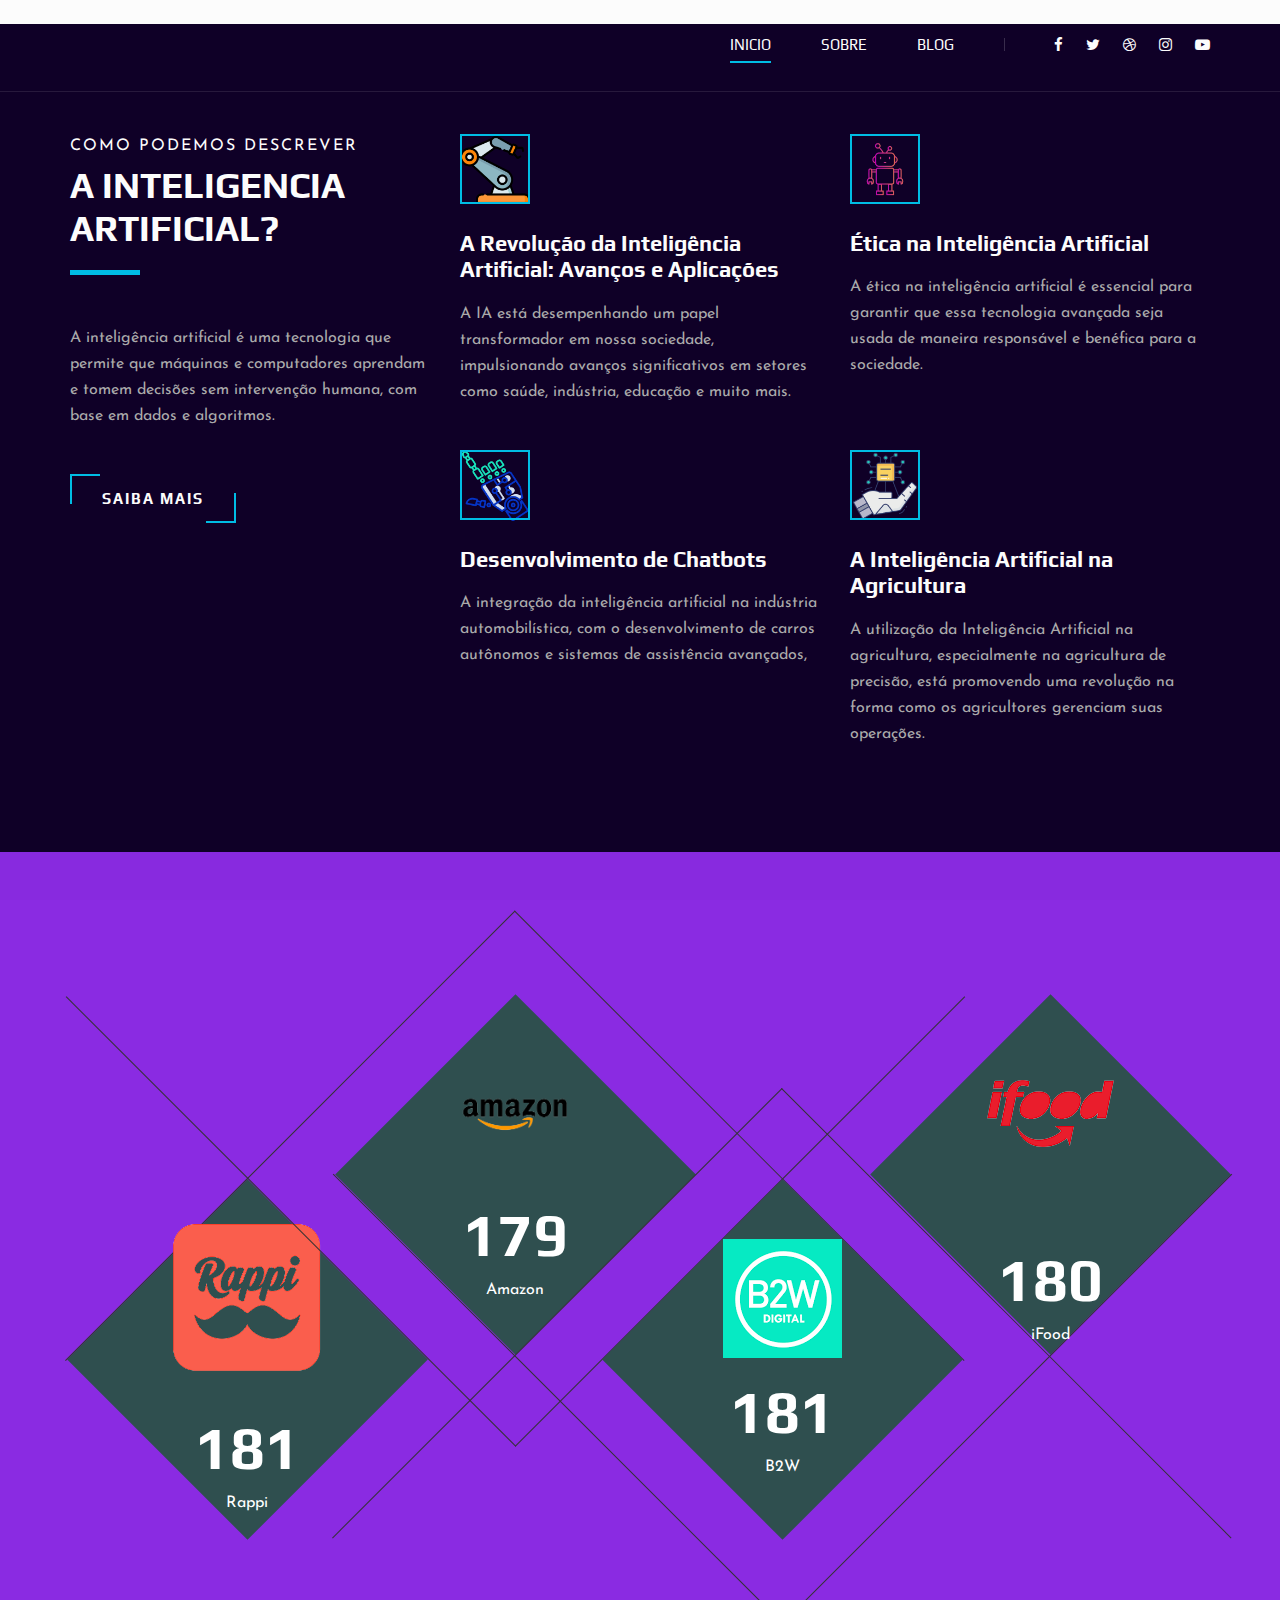
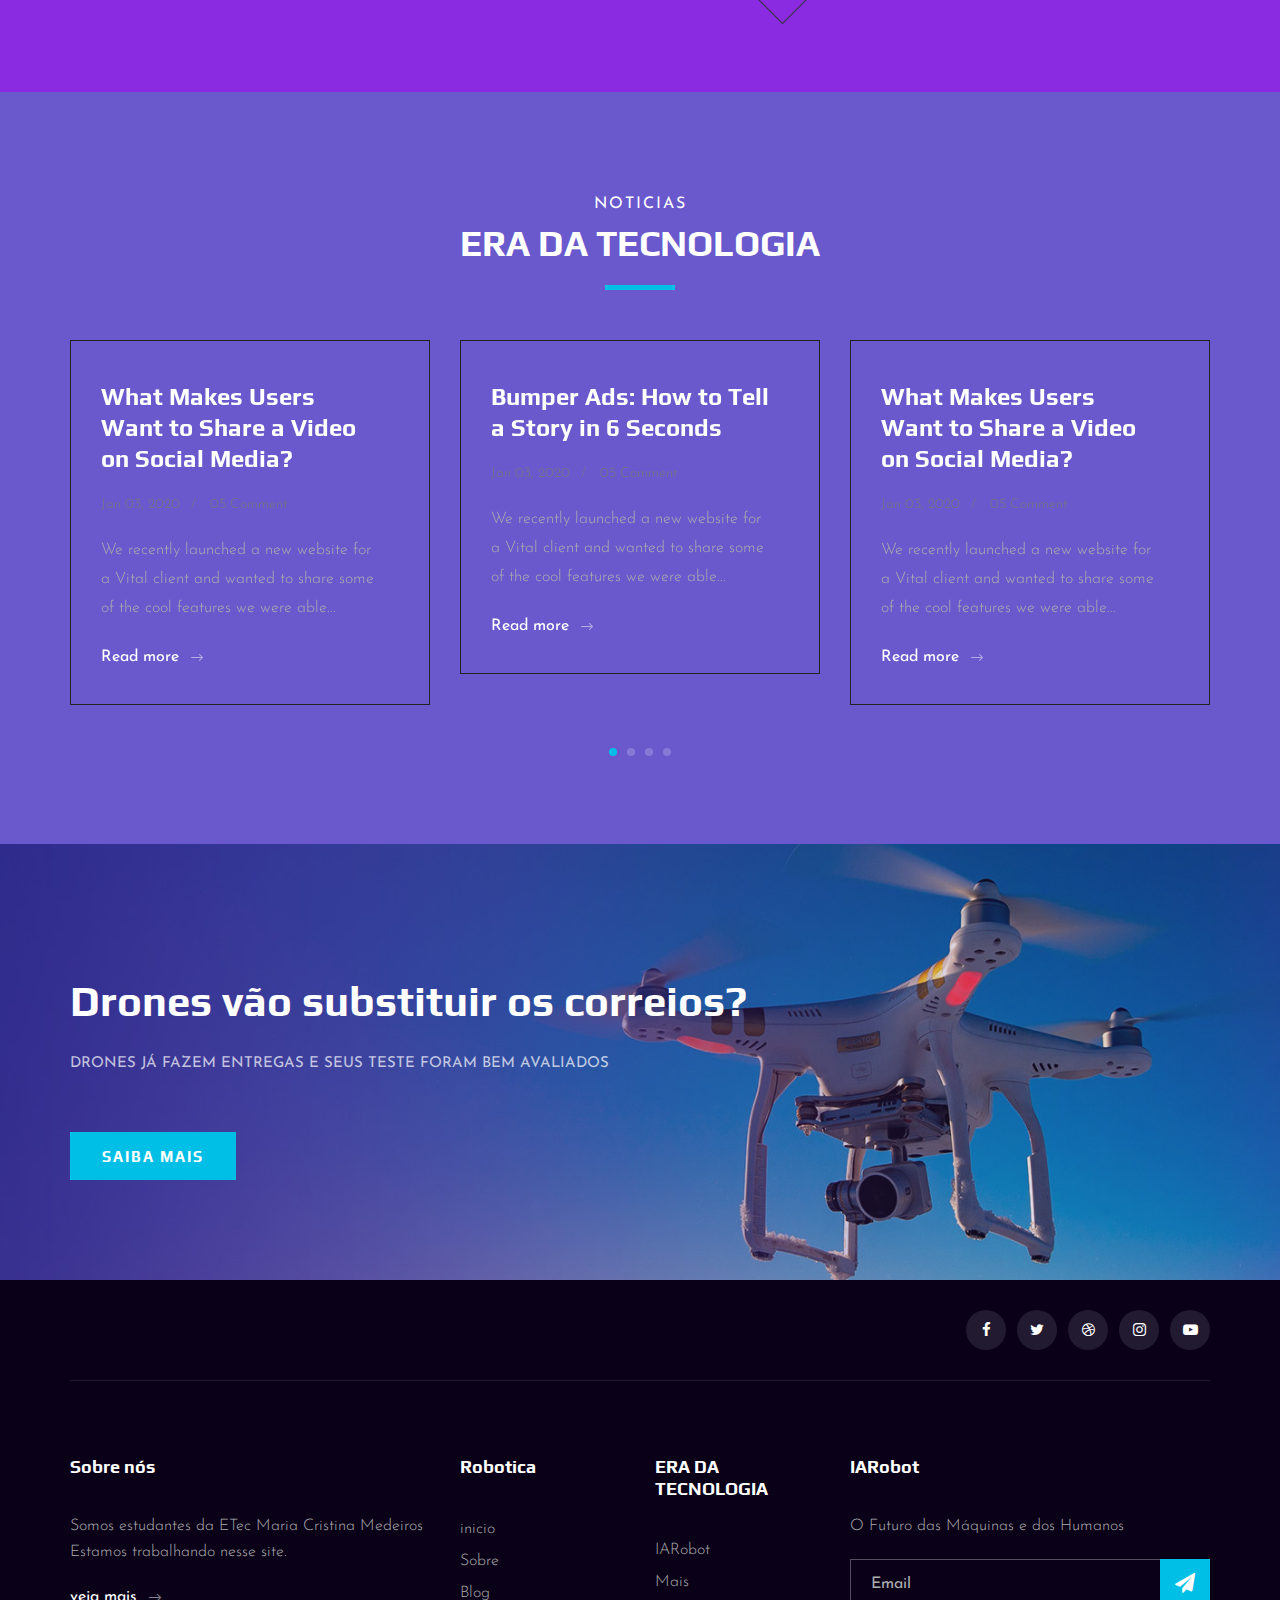
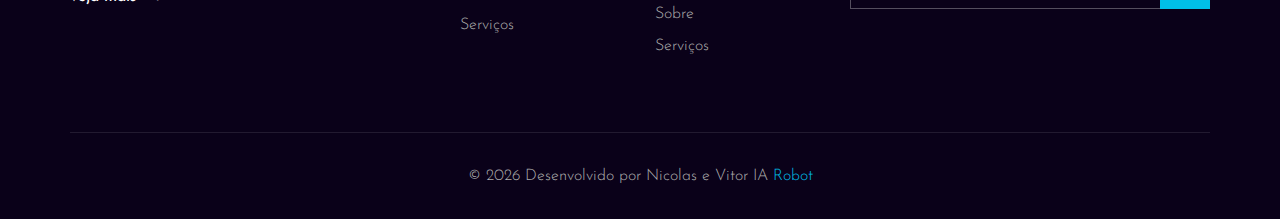
==== index.html @ 94bdd7f8 "Add files via upload" ====
<!DOCTYPE html>
<html lang="zxx">

<head>
    <meta charset="UTF-8">
    <meta name="description" content="Videograph Template">
    <meta name="keywords" content="Videograph, unica, creative, html">
    <meta name="viewport" content="width=device-width, initial-scale=1.0">
    <meta http-equiv="X-UA-Compatible" content="ie=edge">
    <title>IARobot</title>

    <!-- Google Font -->
    <link href="https://fonts.googleapis.com/css2?family=Play:wght@400;700&display=swap" rel="stylesheet">
    <link href="https://fonts.googleapis.com/css2?family=Josefin+Sans:wght@300;400;500;600;700&display=swap"
        rel="stylesheet">

    <!-- Css Styles -->
    <link rel="stylesheet" href="css/bootstrap.min.css" type="text/css">
    <link rel="stylesheet" href="css/font-awesome.min.css" type="text/css">
    <link rel="stylesheet" href="css/elegant-icons.css" type="text/css">
    <link rel="stylesheet" href="css/owl.carousel.min.css" type="text/css">
    <link rel="stylesheet" href="css/magnific-popup.css" type="text/css">
    <link rel="stylesheet" href="css/slicknav.min.css" type="text/css">
    <link rel="stylesheet" href="css/style.css" type="text/css">
</head>

<body>
    <!-- Page Preloder -->
    <div id="preloder">
        <div class="loader"></div>
    </div>

    <!-- Header Section Begin -->
    <header class="header">
        <div class="container">
            <div class="row">
                <div class="col-lg-2">
                    <div class="header__logo">
                        <a href="./index.html"><img src="img/logo/logrob.png" alt=""></a>
                    </div>
                </div>
                <div class="col-lg-10">
                    <div class="header__nav__option">
                        <nav class="header__nav__menu mobile-menu">
                            <ul>
                                <li class="active"><a href="./index.html">Inicio</a></li>
                                <li><a href="./about.html">sobre</a></li>
                                 <li><a href="./blog.html">Blog</a></li>
                                
                            </ul>
                        </nav>
                        <div class="header__nav__social">
                            <a href="#"><i class="fa fa-facebook"></i></a>
                            <a href="#"><i class="fa fa-twitter"></i></a>
                            <a href="#"><i class="fa fa-dribbble"></i></a>
                            <a href="#"><i class="fa fa-instagram"></i></a>
                            <a href="#"><i class="fa fa-youtube-play"></i></a>
                        </div>
                    </div>
                </div>
            </div>
            <div id="mobile-menu-wrap"></div>
        </div>
    </header>
    <!-- Header End -->

    <img src="img/about/fundo-3d-da-mao-do-robo-vista-lateral-da-tecnologia-ai.jpg" alt="">

    <!-- Services Section Begin -->
    <section class="services spad">
        <div class="container">
            <div class="row">
                <div class="col-lg-4">
                    <div class="services__title">
                        <div class="section-title">
                            <span>Como podemos descrever</span>
                            <h2>A inteligencia artificial?</h2>
                        </div>
                        <p>A inteligência artificial é uma tecnologia que permite que máquinas e computadores 
                            aprendam e tomem decisões sem intervenção humana, com base em dados e algoritmos.</p>
                        <a href="#" class="primary-btn">Saiba Mais</a>
                    </div>
                </div>
                <div class="col-lg-8">
                    <div class="row">
                        <div class="col-lg-6 col-md-6 col-sm-6">
                            <div class="services__item">
                                <div class="services__item__icon">
                                    <img src="img/icons/robo1.png" alt="">
                                </div>
                                <h4>A Revolução da Inteligência Artificial: Avanços e Aplicações</h4>
                                <p> A IA está desempenhando um papel transformador em nossa sociedade, 
                                    impulsionando avanços significativos em setores como saúde, indústria, educação e muito mais. </p>
                            </div>
                        </div>
                        <div class="col-lg-6 col-md-6 col-sm-6">
                            <div class="services__item">
                                <div class="services__item__icon">
                                    <img src="img/icons/robo2.png" alt="">
                                </div>
                                <h4>Ética na Inteligência Artificial</h4>
                                <p>A ética na inteligência artificial é essencial para garantir 
                                que essa tecnologia avançada seja usada de maneira responsável e benéfica para a sociedade.</p>
                            </div>
                        </div>
                        <div class="col-lg-6 col-md-6 col-sm-6">
                            <div class="services__item">
                                <div class="services__item__icon">
                                    <img src="img/icons/1766817.png" alt="">
                                </div>
                                <h4>Desenvolvimento de Chatbots</h4>
                                <p>A integração da inteligência artificial na indústria automobilística, com o desenvolvimento de carros autônomos e sistemas de assistência avançados,
                                   </p>
                            </div>
                        </div>
                        <div class="col-lg-6 col-md-6 col-sm-6">
                            <div class="services__item">
                                <div class="services__item__icon">
                                    <img src="img/icons/3617146.png" alt="">
                                </div>
                                <h4>A Inteligência Artificial na Agricultura</h4>
                                <p>A utilização da Inteligência Artificial na agricultura, especialmente na agricultura de precisão, está promovendo 
                                    uma revolução na forma como os agricultores gerenciam suas operações. </p>
                            </div>
                        </div>
                    </div>
                </div>
            </div>
        </div>
    </section>
    <!-- Services Section End -->

   

    <!-- Counter Section Begin -->
    <section class="counter">
        <div class="container">
            <div class="counter__content">
                <div class="row">
                    <div class="col-lg-3 col-md-6 col-sm-6">
                        <div class="counter__item">
                            <div class="counter__item__text">
                                <img src="img/icons/rappi_sodexo-removebg-preview.png" alt="">
                                <h2 class="counter_num">2015</h2>
                                <p>Rappi</p>
                            </div>
                        </div>
                    </div>
                    <div class="col-lg-3 col-md-6 col-sm-6">
                        <div class="counter__item second__item">
                            <div class="counter__item__text">
                                <img src="img/icons/amazon_logo._CB633267191_-removebg-preview.png" alt="">
                                <h2 class="counter_num">1994</h2>
                                <p>Amazon</p>
                            </div>
                        </div>
                    </div>
                    <div class="col-lg-3 col-md-6 col-sm-6">
                        <div class="counter__item third__item">
                            <div class="counter__item__text">
                                <img src="img/icons/b2w.png" alt="">
                                <h2 class="counter_num">2015</h2>
                                <p>B2W</p>
                            </div>
                        </div>
                    </div>
                    <div class="col-lg-3 col-md-6 col-sm-6">
                        <div class="counter__item four__item">
                            <div class="counter__item__text">
                                <img src="img/icons/ifood.png" alt="">
                                <h2 class="counter_num">2011</h2>
                                <p>iFood</p>
                            </div>
                        </div>
                    </div>
                </div>
            </div>
        </div>
    </section>
    <!-- Counter Section End -->

   

    <!-- Latest Blog Section Begin -->
    <section class="latest spad">
        <div class="container">
            <div class="row">
                <div class="col-lg-12">
                    <div class="section-title center-title">
                        <span>Noticias</span>
                        <h2>Era da tecnologia</h2>
                    </div>
                </div>
            </div>
            <div class="row">
                <div class="latest__slider owl-carousel">
                    <div class="col-lg-4">
                        <div class="blog__item latest__item">
                            <h4>What Makes Users Want to Share a Video on Social Media?</h4>
                            <ul>
                                <li>Jan 03, 2020</li>
                                <li>05 Comment</li>
                            </ul>
                            <p>We recently launched a new website for a Vital client and wanted to share some of the
                                cool features we were able...</p>
                            <a href="#">Read more <span class="arrow_right"></span></a>
                        </div>
                    </div>
                    <div class="col-lg-4">
                        <div class="blog__item latest__item">
                            <h4>Bumper Ads: How to Tell a Story in 6 Seconds</h4>
                            <ul>
                                <li>Jan 03, 2020</li>
                                <li>05 Comment</li>
                            </ul>
                            <p>We recently launched a new website for a Vital client and wanted to share some of the
                                cool features we were able...</p>
                            <a href="#">Read more <span class="arrow_right"></span></a>
                        </div>
                    </div>
                    <div class="col-lg-4">
                        <div class="blog__item latest__item">
                            <h4>What Makes Users Want to Share a Video on Social Media?</h4>
                            <ul>
                                <li>Jan 03, 2020</li>
                                <li>05 Comment</li>
                            </ul>
                            <p>We recently launched a new website for a Vital client and wanted to share some of the
                                cool features we were able...</p>
                            <a href="#">Read more <span class="arrow_right"></span></a>
                        </div>
                    </div>
                    <div class="col-lg-4">
                        <div class="blog__item latest__item">
                            <h4>Bumper Ads: How to Tell a Story in 6 Seconds</h4>
                            <ul>
                                <li>Jan 03, 2020</li>
                                <li>05 Comment</li>
                            </ul>
                            <p>We recently launched a new website for a Vital client and wanted to share some of the
                                cool features we were able...</p>
                            <a href="#">Read more <span class="arrow_right"></span></a>
                        </div>
                    </div>
                    <div class="col-lg-4">
                        <div class="blog__item latest__item">
                            <h4>What Makes Users Want to Share a Video on Social Media?</h4>
                            <ul>
                                <li>Jan 03, 2020</li>
                                <li>05 Comment</li>
                            </ul>
                            <p>We recently launched a new website for a Vital client and wanted to share some of the
                                cool features we were able...</p>
                            <a href="#">Read more <span class="arrow_right"></span></a>
                        </div>
                    </div>
                    <div class="col-lg-4">
                        <div class="blog__item latest__item">
                            <h4>What Makes Users Want to Share a Video on Social Media?</h4>
                            <ul>
                                <li>Jan 03, 2020</li>
                                <li>05 Comment</li>
                            </ul>
                            <p>We recently launched a new website for a Vital client and wanted to share some of the
                                cool features we were able...</p>
                            <a href="#">Read more <span class="arrow_right"></span></a>
                        </div>
                    </div>
                    <div class="col-lg-4">
                        <div class="blog__item latest__item">
                            <h4>What Makes Users Want to Share a Video on Social Media?</h4>
                            <ul>
                                <li>Jan 03, 2020</li>
                                <li>05 Comment</li>
                            </ul>
                            <p>We recently launched a new website for a Vital client and wanted to share some of the
                                cool features we were able...</p>
                            <a href="#">Read more <span class="arrow_right"></span></a>
                        </div>
                    </div>
                </div>
            </div>
        </div>
    </section>
    <!-- Latest Blog Section End -->

    <!-- Call To Action Section Begin -->
    <section class="callto spad set-bg" data-setbg="img/callto-bg.jpg">
        <div class="container">
            <div class="row">
                <div class="col-lg-8">
                    <div class="callto__text">
                        <h2>Drones vão substituir os correios?</h2>
                        <p>Drones já fazem entregas e seus teste foram bem avaliados</p>
                        <a href="#">Saiba mais</a>
                    </div>
                </div>
            </div>
        </div>
    </section>
    <!-- Call To Action Section End -->

    <!-- Footer Section Begin -->
    <footer class="footer">
        <div class="container">
            <div class="footer__top">
                <div class="row">
                    <div class="col-lg-6 col-md-6">
                        <div class="footer__top__logo">
                            
                        </div>
                    </div>
                    <div class="col-lg-6 col-md-6">
                        <div class="footer__top__social">
                            <a href="#"><i class="fa fa-facebook"></i></a>
                            <a href="#"><i class="fa fa-twitter"></i></a>
                            <a href="#"><i class="fa fa-dribbble"></i></a>
                            <a href="#"><i class="fa fa-instagram"></i></a>
                            <a href="#"><i class="fa fa-youtube-play"></i></a>
                        </div>
                    </div>
                </div>
            </div>
            <div class="footer__option">
                <div class="row">
                    <div class="col-lg-4 col-md-6 col-sm-6">
                        <div class="footer__option__item">
                            <h5>Sobre nós</h5>
                            <p>Somos estudantes da ETec  Maria Cristina Medeiros
                                Estamos trabalhando nesse site.</p>
                            <a href="#" class="read__more">veja mais <span class="arrow_right"></span></a>
                        </div>
                    </div>
                    <div class="col-lg-2 col-md-3 col-sm-3">
                        <div class="footer__option__item">
                            <h5>Robotica</h5>
                            <ul>
                                <li><a href="#">inicio</a></li>
                                <li><a href="#">Sobre</a></li>
                                <li><a href="#">Blog</a></li>
                                <li><a href="#">Serviços</a></li>
                            </ul>
                        </div>
                    </div>
                    <div class="col-lg-2 col-md-3 col-sm-3">
                        <div class="footer__option__item">
                            <h5>ERA DA TECNOLOGIA</h5>
                            <ul>
                                <li><a href="#">IARobot</a></li>
                                <li><a href="#">Mais</a></li>
                                <li><a href="#">Sobre</a></li>
                                <li><a href="#">Serviços</a></li>
                            </ul>
                        </div>
                    </div>
                    <div class="col-lg-4 col-md-12">
                        <div class="footer__option__item">
                            <h5>IARobot</h5>
                            <p>O Futuro das Máquinas e dos Humanos</p>
                            <form action="#">
                                <input type="text" placeholder="Email">
                                <button type="submit"><i class="fa fa-send"></i></button>
                            </form>
                        </div>
                    </div>
                </div>
            </div>
            <div class="footer__copyright">
                <div class="row">
                    <div class="col-lg-12 text-center">
                        <!-- Link back to Colorlib can't be removed. Template is licensed under CC BY 3.0. -->
                        <p class="footer__copyright__text"> &copy;
                            <script>
                                document.write(new Date().getFullYear());
                            </script>
                            Desenvolvido por Nicolas e Vitor </i> IA <a href="https://colorlib.com" target="_blank">Robot</a>
                        </p>
                        <!-- Link back to Colorlib can't be removed. Template is licensed under CC BY 3.0. -->
                    </div>
                </div>
            </div>
        </div>
    </footer>
    <!-- Footer Section End -->

    <!-- Js Plugins -->
    <script src="js/jquery-3.3.1.min.js"></script>
    <script src="js/bootstrap.min.js"></script>
    <script src="js/jquery.magnific-popup.min.js"></script>
    <script src="js/mixitup.min.js"></script>
    <script src="js/masonry.pkgd.min.js"></script>
    <script src="js/jquery.slicknav.js"></script>
    <script src="js/owl.carousel.min.js"></script>
    <script src="js/main.js"></script>
</body>

</html>
---- css/elegant-icons.css ----
@font-face {
	font-family: 'ElegantIcons';
	src:url('../fonts/ElegantIcons.eot');
	src:url('../fonts/ElegantIcons.eot?#iefix') format('embedded-opentype'),
		url('../fonts/ElegantIcons.woff') format('woff'),
		url('../fonts/ElegantIcons.ttf') format('truetype'),
		url('../fonts/ElegantIcons.svg#ElegantIcons') format('svg');
	font-weight: normal;
	font-style: normal;
}

/* Use the following CSS code if you want to use data attributes for inserting your icons */
[data-icon]:before {
	font-family: 'ElegantIcons';
	content: attr(data-icon);
	speak: none;
	font-weight: normal;
	font-variant: normal;
	text-transform: none;
	line-height: 1;
	-webkit-font-smoothing: antialiased;
	-moz-osx-font-smoothing: grayscale;
}

/* Use the following CSS code if you want to have a class per icon */
/*
Instead of a list of all class selectors,
you can use the generic selector below, but it's slower:
[class*="your-class-prefix"] {
*/
.arrow_up, .arrow_down, .arrow_left, .arrow_right, .arrow_left-up, .arrow_right-up, .arrow_right-down, .arrow_left-down, .arrow-up-down, .arrow_up-down_alt, .arrow_left-right_alt, .arrow_left-right, .arrow_expand_alt2, .arrow_expand_alt, .arrow_condense, .arrow_expand, .arrow_move, .arrow_carrot-up, .arrow_carrot-down, .arrow_carrot-left, .arrow_carrot-right, .arrow_carrot-2up, .arrow_carrot-2down, .arrow_carrot-2left, .arrow_carrot-2right, .arrow_carrot-up_alt2, .arrow_carrot-down_alt2, .arrow_carrot-left_alt2, .arrow_carrot-right_alt2, .arrow_carrot-2up_alt2, .arrow_carrot-2down_alt2, .arrow_carrot-2left_alt2, .arrow_carrot-2right_alt2, .arrow_triangle-up, .arrow_triangle-down, .arrow_triangle-left, .arrow_triangle-right, .arrow_triangle-up_alt2, .arrow_triangle-down_alt2, .arrow_triangle-left_alt2, .arrow_triangle-right_alt2, .arrow_back, .icon_minus-06, .icon_plus, .icon_close, .icon_check, .icon_minus_alt2, .icon_plus_alt2, .icon_close_alt2, .icon_check_alt2, .icon_zoom-out_alt, .icon_zoom-in_alt, .icon_search, .icon_box-empty, .icon_box-selected, .icon_minus-box, .icon_plus-box, .icon_box-checked, .icon_circle-empty, .icon_circle-slelected, .icon_stop_alt2, .icon_stop, .icon_pause_alt2, .icon_pause, .icon_menu, .icon_menu-square_alt2, .icon_menu-circle_alt2, .icon_ul, .icon_ol, .icon_adjust-horiz, .icon_adjust-vert, .icon_document_alt, .icon_documents_alt, .icon_pencil, .icon_pencil-edit_alt, .icon_pencil-edit, .icon_folder-alt, .icon_folder-open_alt, .icon_folder-add_alt, .icon_info_alt, .icon_error-oct_alt, .icon_error-circle_alt, .icon_error-triangle_alt, .icon_question_alt2, .icon_question, .icon_comment_alt, .icon_chat_alt, .icon_vol-mute_alt, .icon_volume-low_alt, .icon_volume-high_alt, .icon_quotations, .icon_quotations_alt2, .icon_clock_alt, .icon_lock_alt, .icon_lock-open_alt, .icon_key_alt, .icon_cloud_alt, .icon_cloud-upload_alt, .icon_cloud-download_alt, .icon_image, .icon_images, .icon_lightbulb_alt, .icon_gift_alt, .icon_house_alt, .icon_genius, .icon_mobile, .icon_tablet, .icon_laptop, .icon_desktop, .icon_camera_alt, .icon_mail_alt, .icon_cone_alt, .icon_ribbon_alt, .icon_bag_alt, .icon_creditcard, .icon_cart_alt, .icon_paperclip, .icon_tag_alt, .icon_tags_alt, .icon_trash_alt, .icon_cursor_alt, .icon_mic_alt, .icon_compass_alt, .icon_pin_alt, .icon_pushpin_alt, .icon_map_alt, .icon_drawer_alt, .icon_toolbox_alt, .icon_book_alt, .icon_calendar, .icon_film, .icon_table, .icon_contacts_alt, .icon_headphones, .icon_lifesaver, .icon_piechart, .icon_refresh, .icon_link_alt, .icon_link, .icon_loading, .icon_blocked, .icon_archive_alt, .icon_heart_alt, .icon_star_alt, .icon_star-half_alt, .icon_star, .icon_star-half, .icon_tools, .icon_tool, .icon_cog, .icon_cogs, .arrow_up_alt, .arrow_down_alt, .arrow_left_alt, .arrow_right_alt, .arrow_left-up_alt, .arrow_right-up_alt, .arrow_right-down_alt, .arrow_left-down_alt, .arrow_condense_alt, .arrow_expand_alt3, .arrow_carrot_up_alt, .arrow_carrot-down_alt, .arrow_carrot-left_alt, .arrow_carrot-right_alt, .arrow_carrot-2up_alt, .arrow_carrot-2dwnn_alt, .arrow_carrot-2left_alt, .arrow_carrot-2right_alt, .arrow_triangle-up_alt, .arrow_triangle-down_alt, .arrow_triangle-left_alt, .arrow_triangle-right_alt, .icon_minus_alt, .icon_plus_alt, .icon_close_alt, .icon_check_alt, .icon_zoom-out, .icon_zoom-in, .icon_stop_alt, .icon_menu-square_alt, .icon_menu-circle_alt, .icon_document, .icon_documents, .icon_pencil_alt, .icon_folder, .icon_folder-open, .icon_folder-add, .icon_folder_upload, .icon_folder_download, .icon_info, .icon_error-circle, .icon_error-oct, .icon_error-triangle, .icon_question_alt, .icon_comment, .icon_chat, .icon_vol-mute, .icon_volume-low, .icon_volume-high, .icon_quotations_alt, .icon_clock, .icon_lock, .icon_lock-open, .icon_key, .icon_cloud, .icon_cloud-upload, .icon_cloud-download, .icon_lightbulb, .icon_gift, .icon_house, .icon_camera, .icon_mail, .icon_cone, .icon_ribbon, .icon_bag, .icon_cart, .icon_tag, .icon_tags, .icon_trash, .icon_cursor, .icon_mic, .icon_compass, .icon_pin, .icon_pushpin, .icon_map, .icon_drawer, .icon_toolbox, .icon_book, .icon_contacts, .icon_archive, .icon_heart, .icon_profile, .icon_group, .icon_grid-2x2, .icon_grid-3x3, .icon_music, .icon_pause_alt, .icon_phone, .icon_upload, .icon_download, .social_facebook, .social_twitter, .social_pinterest, .social_googleplus, .social_tumblr, .social_tumbleupon, .social_wordpress, .social_instagram, .social_dribbble, .social_vimeo, .social_linkedin, .social_rss, .social_deviantart, .social_share, .social_myspace, .social_skype, .social_youtube, .social_picassa, .social_googledrive, .social_flickr, .social_blogger, .social_spotify, .social_delicious, .social_facebook_circle, .social_twitter_circle, .social_pinterest_circle, .social_googleplus_circle, .social_tumblr_circle, .social_stumbleupon_circle, .social_wordpress_circle, .social_instagram_circle, .social_dribbble_circle, .social_vimeo_circle, .social_linkedin_circle, .social_rss_circle, .social_deviantart_circle, .social_share_circle, .social_myspace_circle, .social_skype_circle, .social_youtube_circle, .social_picassa_circle, .social_googledrive_alt2, .social_flickr_circle, .social_blogger_circle, .social_spotify_circle, .social_delicious_circle, .social_facebook_square, .social_twitter_square, .social_pinterest_square, .social_googleplus_square, .social_tumblr_square, .social_stumbleupon_square, .social_wordpress_square, .social_instagram_square, .social_dribbble_square, .social_vimeo_square, .social_linkedin_square, .social_rss_square, .social_deviantart_square, .social_share_square, .social_myspace_square, .social_skype_square, .social_youtube_square, .social_picassa_square, .social_googledrive_square, .social_flickr_square, .social_blogger_square, .social_spotify_square, .social_delicious_square, .icon_printer, .icon_calulator, .icon_building, .icon_floppy, .icon_drive, .icon_search-2, .icon_id, .icon_id-2, .icon_puzzle, .icon_like, .icon_dislike, .icon_mug, .icon_currency, .icon_wallet, .icon_pens, .icon_easel, .icon_flowchart, .icon_datareport, .icon_briefcase, .icon_shield, .icon_percent, .icon_globe, .icon_globe-2, .icon_target, .icon_hourglass, .icon_balance, .icon_rook, .icon_printer-alt, .icon_calculator_alt, .icon_building_alt, .icon_floppy_alt, .icon_drive_alt, .icon_search_alt, .icon_id_alt, .icon_id-2_alt, .icon_puzzle_alt, .icon_like_alt, .icon_dislike_alt, .icon_mug_alt, .icon_currency_alt, .icon_wallet_alt, .icon_pens_alt, .icon_easel_alt, .icon_flowchart_alt, .icon_datareport_alt, .icon_briefcase_alt, .icon_shield_alt, .icon_percent_alt, .icon_globe_alt, .icon_clipboard {
	font-family: 'ElegantIcons';
	speak: none;
	font-style: normal;
	font-weight: normal;
	font-variant: normal;
	text-transform: none;
	line-height: 1;
	-webkit-font-smoothing: antialiased;
}
.arrow_up:before {
	content: "\21";
}
.arrow_down:before {
	content: "\22";
}
.arrow_left:before {
	content: "\23";
}
.arrow_right:before {
	content: "\24";
}
.arrow_left-up:before {
	content: "\25";
}
.arrow_right-up:before {
	content: "\26";
}
.arrow_right-down:before {
	content: "\27";
}
.arrow_left-down:before {
	content: "\28";
}
.arrow-up-down:before {
	content: "\29";
}
.arrow_up-down_alt:before {
	content: "\2a";
}
.arrow_left-right_alt:before {
	content: "\2b";
}
.arrow_left-right:before {
	content: "\2c";
}
.arrow_expand_alt2:before {
	content: "\2d";
}
.arrow_expand_alt:before {
	content: "\2e";
}
.arrow_condense:before {
	content: "\2f";
}
.arrow_expand:before {
	content: "\30";
}
.arrow_move:before {
	content: "\31";
}
.arrow_carrot-up:before {
	content: "\32";
}
.arrow_carrot-down:before {
	content: "\33";
}
.arrow_carrot-left:before {
	content: "\34";
}
.arrow_carrot-right:before {
	content: "\35";
}
.arrow_carrot-2up:before {
	content: "\36";
}
.arrow_carrot-2down:before {
	content: "\37";
}
.arrow_carrot-2left:before {
	content: "\38";
}
.arrow_carrot-2right:before {
	content: "\39";
}
.arrow_carrot-up_alt2:before {
	content: "\3a";
}
.arrow_carrot-down_alt2:before {
	content: "\3b";
}
.arrow_carrot-left_alt2:before {
	content: "\3c";
}
.arrow_carrot-right_alt2:before {
	content: "\3d";
}
.arrow_carrot-2up_alt2:before {
	content: "\3e";
}
.arrow_carrot-2down_alt2:before {
	content: "\3f";
}
.arrow_carrot-2left_alt2:before {
	content: "\40";
}
.arrow_carrot-2right_alt2:before {
	content: "\41";
}
.arrow_triangle-up:before {
	content: "\42";
}
.arrow_triangle-down:before {
	content: "\43";
}
.arrow_triangle-left:before {
	content: "\44";
}
.arrow_triangle-right:before {
	content: "\45";
}
.arrow_triangle-up_alt2:before {
	content: "\46";
}
.arrow_triangle-down_alt2:before {
	content: "\47";
}
.arrow_triangle-left_alt2:before {
	content: "\48";
}
.arrow_triangle-right_alt2:before {
	content: "\49";
}
.arrow_back:before {
	content: "\4a";
}
.icon_minus-06:before {
	content: "\4b";
}
.icon_plus:before {
	content: "\4c";
}
.icon_close:before {
	content: "\4d";
}
.icon_check:before {
	content: "\4e";
}
.icon_minus_alt2:before {
	content: "\4f";
}
.icon_plus_alt2:before {
	content: "\50";
}
.icon_close_alt2:before {
	content: "\51";
}
.icon_check_alt2:before {
	content: "\52";
}
.icon_zoom-out_alt:before {
	content: "\53";
}
.icon_zoom-in_alt:before {
	content: "\54";
}
.icon_search:before {
	content: "\55";
}
.icon_box-empty:before {
	content: "\56";
}
.icon_box-selected:before {
	content: "\57";
}
.icon_minus-box:before {
	content: "\58";
}
.icon_plus-box:before {
	content: "\59";
}
.icon_box-checked:before {
	content: "\5a";
}
.icon_circle-empty:before {
	content: "\5b";
}
.icon_circle-slelected:before {
	content: "\5c";
}
.icon_stop_alt2:before {
	content: "\5d";
}
.icon_stop:before {
	content: "\5e";
}
.icon_pause_alt2:before {
	content: "\5f";
}
.icon_pause:before {
	content: "\60";
}
.icon_menu:before {
	content: "\61";
}
.icon_menu-square_alt2:before {
	content: "\62";
}
.icon_menu-circle_alt2:before {
	content: "\63";
}
.icon_ul:before {
	content: "\64";
}
.icon_ol:before {
	content: "\65";
}
.icon_adjust-horiz:before {
	content: "\66";
}
.icon_adjust-vert:before {
	content: "\67";
}
.icon_document_alt:before {
	content: "\68";
}
.icon_documents_alt:before {
	content: "\69";
}
.icon_pencil:before {
	content: "\6a";
}
.icon_pencil-edit_alt:before {
	content: "\6b";
}
.icon_pencil-edit:before {
	content: "\6c";
}
.icon_folder-alt:before {
	content: "\6d";
}
.icon_folder-open_alt:before {
	content: "\6e";
}
.icon_folder-add_alt:before {
	content: "\6f";
}
.icon_info_alt:before {
	content: "\70";
}
.icon_error-oct_alt:before {
	content: "\71";
}
.icon_error-circle_alt:before {
	content: "\72";
}
.icon_error-triangle_alt:before {
	content: "\73";
}
.icon_question_alt2:before {
	content: "\74";
}
.icon_question:before {
	content: "\75";
}
.icon_comment_alt:before {
	content: "\76";
}
.icon_chat_alt:before {
	content: "\77";
}
.icon_vol-mute_alt:before {
	content: "\78";
}
.icon_volume-low_alt:before {
	content: "\79";
}
.icon_volume-high_alt:before {
	content: "\7a";
}
.icon_quotations:before {
	content: "\7b";
}
.icon_quotations_alt2:before {
	content: "\7c";
}
.icon_clock_alt:before {
	content: "\7d";
}
.icon_lock_alt:before {
	content: "\7e";
}
.icon_lock-open_alt:before {
	content: "\e000";
}
.icon_key_alt:before {
	content: "\e001";
}
.icon_cloud_alt:before {
	content: "\e002";
}
.icon_cloud-upload_alt:before {
	content: "\e003";
}
.icon_cloud-download_alt:before {
	content: "\e004";
}
.icon_image:before {
	content: "\e005";
}
.icon_images:before {
	content: "\e006";
}
.icon_lightbulb_alt:before {
	content: "\e007";
}
.icon_gift_alt:before {
	content: "\e008";
}
.icon_house_alt:before {
	content: "\e009";
}
.icon_genius:before {
	content: "\e00a";
}
.icon_mobile:before {
	content: "\e00b";
}
.icon_tablet:before {
	content: "\e00c";
}
.icon_laptop:before {
	content: "\e00d";
}
.icon_desktop:before {
	content: "\e00e";
}
.icon_camera_alt:before {
	content: "\e00f";
}
.icon_mail_alt:before {
	content: "\e010";
}
.icon_cone_alt:before {
	content: "\e011";
}
.icon_ribbon_alt:before {
	content: "\e012";
}
.icon_bag_alt:before {
	content: "\e013";
}
.icon_creditcard:before {
	content: "\e014";
}
.icon_cart_alt:before {
	content: "\e015";
}
.icon_paperclip:before {
	content: "\e016";
}
.icon_tag_alt:before {
	content: "\e017";
}
.icon_tags_alt:before {
	content: "\e018";
}
.icon_trash_alt:before {
	content: "\e019";
}
.icon_cursor_alt:before {
	content: "\e01a";
}
.icon_mic_alt:before {
	content: "\e01b";
}
.icon_compass_alt:before {
	content: "\e01c";
}
.icon_pin_alt:before {
	content: "\e01d";
}
.icon_pushpin_alt:before {
	content: "\e01e";
}
.icon_map_alt:before {
	content: "\e01f";
}
.icon_drawer_alt:before {
	content: "\e020";
}
.icon_toolbox_alt:before {
	content: "\e021";
}
.icon_book_alt:before {
	content: "\e022";
}
.icon_calendar:before {
	content: "\e023";
}
.icon_film:before {
	content: "\e024";
}
.icon_table:before {
	content: "\e025";
}
.icon_contacts_alt:before {
	content: "\e026";
}
.icon_headphones:before {
	content: "\e027";
}
.icon_lifesaver:before {
	content: "\e028";
}
.icon_piechart:before {
	content: "\e029";
}
.icon_refresh:before {
	content: "\e02a";
}
.icon_link_alt:before {
	content: "\e02b";
}
.icon_link:before {
	content: "\e02c";
}
.icon_loading:before {
	content: "\e02d";
}
.icon_blocked:before {
	content: "\e02e";
}
.icon_archive_alt:before {
	content: "\e02f";
}
.icon_heart_alt:before {
	content: "\e030";
}
.icon_star_alt:before {
	content: "\e031";
}
.icon_star-half_alt:before {
	content: "\e032";
}
.icon_star:before {
	content: "\e033";
}
.icon_star-half:before {
	content: "\e034";
}
.icon_tools:before {
	content: "\e035";
}
.icon_tool:before {
	content: "\e036";
}
.icon_cog:before {
	content: "\e037";
}
.icon_cogs:before {
	content: "\e038";
}
.arrow_up_alt:before {
	content: "\e039";
}
.arrow_down_alt:before {
	content: "\e03a";
}
.arrow_left_alt:before {
	content: "\e03b";
}
.arrow_right_alt:before {
	content: "\e03c";
}
.arrow_left-up_alt:before {
	content: "\e03d";
}
.arrow_right-up_alt:before {
	content: "\e03e";
}
.arrow_right-down_alt:before {
	content: "\e03f";
}
.arrow_left-down_alt:before {
	content: "\e040";
}
.arrow_condense_alt:before {
	content: "\e041";
}
.arrow_expand_alt3:before {
	content: "\e042";
}
.arrow_carrot_up_alt:before {
	content: "\e043";
}
.arrow_carrot-down_alt:before {
	content: "\e044";
}
.arrow_carrot-left_alt:before {
	content: "\e045";
}
.arrow_carrot-right_alt:before {
	content: "\e046";
}
.arrow_carrot-2up_alt:before {
	content: "\e047";
}
.arrow_carrot-2dwnn_alt:before {
	content: "\e048";
}
.arrow_carrot-2left_alt:before {
	content: "\e049";
}
.arrow_carrot-2right_alt:before {
	content: "\e04a";
}
.arrow_triangle-up_alt:before {
	content: "\e04b";
}
.arrow_triangle-down_alt:before {
	content: "\e04c";
}
.arrow_triangle-left_alt:before {
	content: "\e04d";
}
.arrow_triangle-right_alt:before {
	content: "\e04e";
}
.icon_minus_alt:before {
	content: "\e04f";
}
.icon_plus_alt:before {
	content: "\e050";
}
.icon_close_alt:before {
	content: "\e051";
}
.icon_check_alt:before {
	content: "\e052";
}
.icon_zoom-out:before {
	content: "\e053";
}
.icon_zoom-in:before {
	content: "\e054";
}
.icon_stop_alt:before {
	content: "\e055";
}
.icon_menu-square_alt:before {
	content: "\e056";
}
.icon_menu-circle_alt:before {
	content: "\e057";
}
.icon_document:before {
	content: "\e058";
}
.icon_documents:before {
	content: "\e059";
}
.icon_pencil_alt:before {
	content: "\e05a";
}
.icon_folder:before {
	content: "\e05b";
}
.icon_folder-open:before {
	content: "\e05c";
}
.icon_folder-add:before {
	content: "\e05d";
}
.icon_folder_upload:before {
	content: "\e05e";
}
.icon_folder_download:before {
	content: "\e05f";
}
.icon_info:before {
	content: "\e060";
}
.icon_error-circle:before {
	content: "\e061";
}
.icon_error-oct:before {
	content: "\e062";
}
.icon_error-triangle:before {
	content: "\e063";
}
.icon_question_alt:before {
	content: "\e064";
}
.icon_comment:before {
	content: "\e065";
}
.icon_chat:before {
	content: "\e066";
}
.icon_vol-mute:before {
	content: "\e067";
}
.icon_volume-low:before {
	content: "\e068";
}
.icon_volume-high:before {
	content: "\e069";
}
.icon_quotations_alt:before {
	content: "\e06a";
}
.icon_clock:before {
	content: "\e06b";
}
.icon_lock:before {
	content: "\e06c";
}
.icon_lock-open:before {
	content: "\e06d";
}
.icon_key:before {
	content: "\e06e";
}
.icon_cloud:before {
	content: "\e06f";
}
.icon_cloud-upload:before {
	content: "\e070";
}
.icon_cloud-download:before {
	content: "\e071";
}
.icon_lightbulb:before {
	content: "\e072";
}
.icon_gift:before {
	content: "\e073";
}
.icon_house:before {
	content: "\e074";
}
.icon_camera:before {
	content: "\e075";
}
.icon_mail:before {
	content: "\e076";
}
.icon_cone:before {
	content: "\e077";
}
.icon_ribbon:before {
	content: "\e078";
}
.icon_bag:before {
	content: "\e079";
}
.icon_cart:before {
	content: "\e07a";
}
.icon_tag:before {
	content: "\e07b";
}
.icon_tags:before {
	content: "\e07c";
}
.icon_trash:before {
	content: "\e07d";
}
.icon_cursor:before {
	content: "\e07e";
}
.icon_mic:before {
	content: "\e07f";
}
.icon_compass:before {
	content: "\e080";
}
.icon_pin:before {
	content: "\e081";
}
.icon_pushpin:before {
	content: "\e082";
}
.icon_map:before {
	content: "\e083";
}
.icon_drawer:before {
	content: "\e084";
}
.icon_toolbox:before {
	content: "\e085";
}
.icon_book:before {
	content: "\e086";
}
.icon_contacts:before {
	content: "\e087";
}
.icon_archive:before {
	content: "\e088";
}
.icon_heart:before {
	content: "\e089";
}
.icon_profile:before {
	content: "\e08a";
}
.icon_group:before {
	content: "\e08b";
}
.icon_grid-2x2:before {
	content: "\e08c";
}
.icon_grid-3x3:before {
	content: "\e08d";
}
.icon_music:before {
	content: "\e08e";
}
.icon_pause_alt:before {
	content: "\e08f";
}
.icon_phone:before {
	content: "\e090";
}
.icon_upload:before {
	content: "\e091";
}
.icon_download:before {
	content: "\e092";
}
.social_facebook:before {
	content: "\e093";
}
.social_twitter:before {
	content: "\e094";
}
.social_pinterest:before {
	content: "\e095";
}
.social_googleplus:before {
	content: "\e096";
}
.social_tumblr:before {
	content: "\e097";
}
.social_tumbleupon:before {
	content: "\e098";
}
.social_wordpress:before {
	content: "\e099";
}
.social_instagram:before {
	content: "\e09a";
}
.social_dribbble:before {
	content: "\e09b";
}
.social_vimeo:before {
	content: "\e09c";
}
.social_linkedin:before {
	content: "\e09d";
}
.social_rss:before {
	content: "\e09e";
}
.social_deviantart:before {
	content: "\e09f";
}
.social_share:before {
	content: "\e0a0";
}
.social_myspace:before {
	content: "\e0a1";
}
.social_skype:before {
	content: "\e0a2";
}
.social_youtube:before {
	content: "\e0a3";
}
.social_picassa:before {
	content: "\e0a4";
}
.social_googledrive:before {
	content: "\e0a5";
}
.social_flickr:before {
	content: "\e0a6";
}
.social_blogger:before {
	content: "\e0a7";
}
.social_spotify:before {
	content: "\e0a8";
}
.social_delicious:before {
	content: "\e0a9";
}
.social_facebook_circle:before {
	content: "\e0aa";
}
.social_twitter_circle:before {
	content: "\e0ab";
}
.social_pinterest_circle:before {
	content: "\e0ac";
}
.social_googleplus_circle:before {
	content: "\e0ad";
}
.social_tumblr_circle:before {
	content: "\e0ae";
}
.social_stumbleupon_circle:before {
	content: "\e0af";
}
.social_wordpress_circle:before {
	content: "\e0b0";
}
.social_instagram_circle:before {
	content: "\e0b1";
}
.social_dribbble_circle:before {
	content: "\e0b2";
}
.social_vimeo_circle:before {
	content: "\e0b3";
}
.social_linkedin_circle:before {
	content: "\e0b4";
}
.social_rss_circle:before {
	content: "\e0b5";
}
.social_deviantart_circle:before {
	content: "\e0b6";
}
.social_share_circle:before {
	content: "\e0b7";
}
.social_myspace_circle:before {
	content: "\e0b8";
}
.social_skype_circle:before {
	content: "\e0b9";
}
.social_youtube_circle:before {
	content: "\e0ba";
}
.social_picassa_circle:before {
	content: "\e0bb";
}
.social_googledrive_alt2:before {
	content: "\e0bc";
}
.social_flickr_circle:before {
	content: "\e0bd";
}
.social_blogger_circle:before {
	content: "\e0be";
}
.social_spotify_circle:before {
	content: "\e0bf";
}
.social_delicious_circle:before {
	content: "\e0c0";
}
.social_facebook_square:before {
	content: "\e0c1";
}
.social_twitter_square:before {
	content: "\e0c2";
}
.social_pinterest_square:before {
	content: "\e0c3";
}
.social_googleplus_square:before {
	content: "\e0c4";
}
.social_tumblr_square:before {
	content: "\e0c5";
}
.social_stumbleupon_square:before {
	content: "\e0c6";
}
.social_wordpress_square:before {
	content: "\e0c7";
}
.social_instagram_square:before {
	content: "\e0c8";
}
.social_dribbble_square:before {
	content: "\e0c9";
}
.social_vimeo_square:before {
	content: "\e0ca";
}
.social_linkedin_square:before {
	content: "\e0cb";
}
.social_rss_square:before {
	content: "\e0cc";
}
.social_deviantart_square:before {
	content: "\e0cd";
}
.social_share_square:before {
	content: "\e0ce";
}
.social_myspace_square:before {
	content: "\e0cf";
}
.social_skype_square:before {
	content: "\e0d0";
}
.social_youtube_square:before {
	content: "\e0d1";
}
.social_picassa_square:before {
	content: "\e0d2";
}
.social_googledrive_square:before {
	content: "\e0d3";
}
.social_flickr_square:before {
	content: "\e0d4";
}
.social_blogger_square:before {
	content: "\e0d5";
}
.social_spotify_square:before {
	content: "\e0d6";
}
.social_delicious_square:before {
	content: "\e0d7";
}
.icon_printer:before {
	content: "\e103";
}
.icon_calulator:before {
	content: "\e0ee";
}
.icon_building:before {
	content: "\e0ef";
}
.icon_floppy:before {
	content: "\e0e8";
}
.icon_drive:before {
	content: "\e0ea";
}
.icon_search-2:before {
	content: "\e101";
}
.icon_id:before {
	content: "\e107";
}
.icon_id-2:before {
	content: "\e108";
}
.icon_puzzle:before {
	content: "\e102";
}
.icon_like:before {
	content: "\e106";
}
.icon_dislike:before {
	content: "\e0eb";
}
.icon_mug:before {
	content: "\e105";
}
.icon_currency:before {
	content: "\e0ed";
}
.icon_wallet:before {
	content: "\e100";
}
.icon_pens:before {
	content: "\e104";
}
.icon_easel:before {
	content: "\e0e9";
}
.icon_flowchart:before {
	content: "\e109";
}
.icon_datareport:before {
	content: "\e0ec";
}
.icon_briefcase:before {
	content: "\e0fe";
}
.icon_shield:before {
	content: "\e0f6";
}
.icon_percent:before {
	content: "\e0fb";
}
.icon_globe:before {
	content: "\e0e2";
}
.icon_globe-2:before {
	content: "\e0e3";
}
.icon_target:before {
	content: "\e0f5";
}
.icon_hourglass:before {
	content: "\e0e1";
}
.icon_balance:before {
	content: "\e0ff";
}
.icon_rook:before {
	content: "\e0f8";
}
.icon_printer-alt:before {
	content: "\e0fa";
}
.icon_calculator_alt:before {
	content: "\e0e7";
}
.icon_building_alt:before {
	content: "\e0fd";
}
.icon_floppy_alt:before {
	content: "\e0e4";
}
.icon_drive_alt:before {
	content: "\e0e5";
}
.icon_search_alt:before {
	content: "\e0f7";
}
.icon_id_alt:before {
	content: "\e0e0";
}
.icon_id-2_alt:before {
	content: "\e0fc";
}
.icon_puzzle_alt:before {
	content: "\e0f9";
}
.icon_like_alt:before {
	content: "\e0dd";
}
.icon_dislike_alt:before {
	content: "\e0f1";
}
.icon_mug_alt:before {
	content: "\e0dc";
}
.icon_currency_alt:before {
	content: "\e0f3";
}
.icon_wallet_alt:before {
	content: "\e0d8";
}
.icon_pens_alt:before {
	content: "\e0db";
}
.icon_easel_alt:before {
	content: "\e0f0";
}
.icon_flowchart_alt:before {
	content: "\e0df";
}
.icon_datareport_alt:before {
	content: "\e0f2";
}
.icon_briefcase_alt:before {
	content: "\e0f4";
}
.icon_shield_alt:before {
	content: "\e0d9";
}
.icon_percent_alt:before {
	content: "\e0da";
}
.icon_globe_alt:before {
	content: "\e0de";
}
.icon_clipboard:before {
	content: "\e0e6";
}


	.glyph {
		float: left;
		text-align: center;
		padding: .75em;
		margin: .4em 1.5em .75em 0;
		width: 6em;
text-shadow: none;
	}
        .glyph_big {
        font-size: 128px;
        color: #59c5dc;
        float: left;
        margin-right: 20px;
        }

        .glyph div { padding-bottom: 10px;}

	.glyph input {
		font-family: consolas, monospace;
		font-size: 12px;
		width: 100%;
		text-align: center;
		border: 0;
		box-shadow: 0 0 0 1px #ccc;
		padding: .2em;
                -moz-border-radius: 5px;
                -webkit-border-radius: 5px;
	}
	.centered {
		margin-left: auto;
		margin-right: auto;
	}
	.glyph .fs1 {
		font-size: 2em;
	}
---- css/style.css ----
/******************************************************************
  Template Name: Dreams
  Description: Dreams wedding template
  Author: Colorib
  Author URI: https://colorlib.com/
  Version: 1.0
  Created: Colorib
******************************************************************/
/*------------------------------------------------------------------
[Table of contents]

1.  Template default CSS
	1.1	Variables
	1.2	Mixins
	1.3	Flexbox
	1.4	Reset
2.  Helper Css
3.  Header Section
4.  Hero Section
5.  Services Section
6.  Counter Section
7.  Team Section
8.  Latest Section
9.  Contact
10.  Footer Style
-------------------------------------------------------------------*/
/*----------------------------------------*/
/* Template default CSS
/*----------------------------------------*/
html,
body {
  height: 100%;
  font-family: "Josefin Sans", sans-serif;
  -webkit-font-smoothing: antialiased;
}

h1,
h2,
h3,
h4,
h5,
h6 {
  margin: 0;
  color: #111111;
  font-weight: 400;
  font-family: "Play", sans-serif;
}

h1 {
  font-size: 70px;
}

h2 {
  font-size: 36px;
}

h3 {
  font-size: 30px;
}

h4 {
  font-size: 24px;
}

h5 {
  font-size: 18px;
}

h6 {
  font-size: 16px;
}

p {
  font-size: 16px;
  font-family: "Josefin Sans", sans-serif;
  color: #adadad;
  font-weight: 400;
  line-height: 26px;
  margin: 0 0 15px 0;
}

img {
  max-width: 100%;
}

input:focus,
select:focus,
button:focus,
textarea:focus {
  outline: none;
}

a:hover,
a:focus {
  text-decoration: none;
  outline: none;
  color: #fff;
}

ul,
ol {
  padding: 0;
  margin: 0;
}

/*---------------------
  Helper CSS
-----------------------*/
.section-title {
  margin-bottom: 50px;
}
.section-title.center-title {
  text-align: center;
}
.section-title.center-title h2:after {
  right: 0;
  margin: 0 auto;
}
.section-title span {
  color: #ffffff;
  display: block;
  font-size: 16px;
  letter-spacing: 2px;
  text-transform: uppercase;
  margin-bottom: 6px;
}
.section-title h2 {
  color: #ffffff;
  font-weight: 700;
  text-transform: uppercase;
  position: relative;
  padding-bottom: 25px;
}
.section-title h2:after {
  position: absolute;
  left: 0;
  bottom: 0;
  height: 5px;
  width: 70px;
  background: #00bfe7;
  content: "";
}

.set-bg {
  background-repeat: no-repeat;
  background-size: cover;
  background-position: top center;
}

.spad {
  padding-top: 100px;
  padding-bottom: 100px;
}

.text-white h1,
.text-white h2,
.text-white h3,
.text-white h4,
.text-white h5,
.text-white h6,
.text-white p,
.text-white span,
.text-white li,
.text-white a {
  color: #fff;
}

/* buttons */
.primary-btn {
  display: inline-block;
  font-size: 15px;
  font-family: "Play", sans-serif;
  font-weight: 700;
  padding: 14px 32px 12px;
  color: #ffffff;
  text-transform: uppercase;
  letter-spacing: 2px;
  position: relative;
  z-index: 1;
}
.primary-btn:hover:before {
  height: 100%;
  width: 100%;
}
.primary-btn:hover:after {
  height: 100%;
  width: 100%;
}
.primary-btn:before {
  position: absolute;
  left: 0;
  top: 0;
  height: 30px;
  width: 30px;
  border-left: 2px solid #00bfe7;
  border-top: 2px solid #00bfe7;
  content: "";
  z-index: -1;
  -webkit-transition: all, 0.7s;
  -o-transition: all, 0.7s;
  transition: all, 0.7s;
}
.primary-btn:after {
  position: absolute;
  right: 0;
  bottom: 0;
  height: 30px;
  width: 30px;
  border-right: 2px solid #00bfe7;
  border-bottom: 2px solid #00bfe7;
  content: "";
  z-index: -1;
  -webkit-transition: all, 0.7s;
  -o-transition: all, 0.7s;
  transition: all, 0.7s;
}

.site-btn {
  font-size: 15px;
  color: #ffffff;
  background: #00bfe7;
  font-family: "Play", sans-serif;
  font-weight: 700;
  border: none;
  display: inline-block;
  text-transform: uppercase;
  letter-spacing: 2px;
  padding: 14px 34px 12px;
  width: 100%;
}

/* Preloder */
#preloder {
  position: fixed;
  width: 100%;
  height: 100%;
  top: 0;
  left: 0;
  z-index: 999999;
  background: #000;
}

.loader {
  width: 40px;
  height: 40px;
  position: absolute;
  top: 50%;
  left: 50%;
  margin-top: -13px;
  margin-left: -13px;
  border-radius: 60px;
  animation: loader 0.8s linear infinite;
  -webkit-animation: loader 0.8s linear infinite;
}

@keyframes loader {
  0% {
    -webkit-transform: rotate(0deg);
    transform: rotate(0deg);
    border: 4px solid #f44336;
    border-left-color: transparent;
  }
  50% {
    -webkit-transform: rotate(180deg);
    transform: rotate(180deg);
    border: 4px solid #673ab7;
    border-left-color: transparent;
  }
  100% {
    -webkit-transform: rotate(360deg);
    transform: rotate(360deg);
    border: 4px solid #f44336;
    border-left-color: transparent;
  }
}
@-webkit-keyframes loader {
  0% {
    -webkit-transform: rotate(0deg);
    border: 4px solid #f44336;
    border-left-color: transparent;
  }
  50% {
    -webkit-transform: rotate(180deg);
    border: 4px solid #673ab7;
    border-left-color: transparent;
  }
  100% {
    -webkit-transform: rotate(360deg);
    border: 4px solid #f44336;
    border-left-color: transparent;
  }
}
/*---------------------
  Header
-----------------------*/
.header {
  position: absolute;
  left: 0;
  top: 0;
  width: 100%;
  background: transparent;
  border-bottom: 1px solid rgba(255, 255, 255, 0.1);
  z-index: 9;
}

.header__logo {
  padding: 30px 0;
}
.header__logo a {
  display: inline-block;
}

.header__nav__option {
  text-align: right;
  padding: 28px 0px;
}

.header__nav__menu {
  display: inline-block;
  margin-right: 45px;
}
.header__nav__menu ul li {
  list-style: none;
  display: inline-block;
  margin-right: 45px;
  position: relative;
}
.header__nav__menu ul li.active a:after {
  -webkit-transform: scale(1);
      -ms-transform: scale(1);
          transform: scale(1);
}
.header__nav__menu ul li:hover a:after {
  -webkit-transform: scale(1);
      -ms-transform: scale(1);
          transform: scale(1);
}
.header__nav__menu ul li:hover .dropdown {
  top: 34px;
  opacity: 1;
  visibility: visible;
}
.header__nav__menu ul li:last-child {
  margin-right: 0;
}
.header__nav__menu ul li .dropdown {
  position: absolute;
  left: 0;
  top: 60px;
  width: 140px;
  background: #ffffff;
  text-align: left;
  padding: 2px 0;
  z-index: 9;
  opacity: 0;
  visibility: hidden;
  -webkit-transition: all, 0.3s;
  -o-transition: all, 0.3s;
  transition: all, 0.3s;
}
.header__nav__menu ul li .dropdown li {
  display: block;
  margin-right: 0;
}
.header__nav__menu ul li .dropdown li a {
  font-size: 14px;
  color: #111111;
  padding: 8px 20px;
  text-transform: capitalize;
}
.header__nav__menu ul li .dropdown li a:after {
  display: none;
}
.header__nav__menu ul li a {
  font-size: 15px;
  font-family: "Play", sans-serif;
  color: #ffffff;
  display: block;
  text-transform: uppercase;
  position: relative;
  padding: 6px 0;
}
.header__nav__menu ul li a:after {
  position: absolute;
  left: 0;
  bottom: 0;
  width: 100%;
  height: 2px;
  background: #00bfe7;
  content: "";
  -webkit-transform: scale(0);
      -ms-transform: scale(0);
          transform: scale(0);
  -webkit-transition: all, 0.3s;
  -o-transition: all, 0.3s;
  transition: all, 0.3s;
}

.header__nav__social {
  display: inline-block;
  position: relative;
  padding-left: 50px;
}
.header__nav__social:before {
  position: absolute;
  left: 0;
  top: 4px;
  height: 13px;
  width: 1px;
  background: rgba(225, 225, 225, 0.2);
  content: "";
}
.header__nav__social a {
  color: #ffffff;
  font-size: 15px;
  margin-right: 18px;
}
.header__nav__social a:last-child {
  margin-right: 0;
}

.slicknav_menu {
  display: none;
}

/*---------------------
  Hero
-----------------------*/
.hero__slider.owl-carousel .owl-item.active .hero__text span {
  top: 0;
  opacity: 1;
}
.hero__slider.owl-carousel .owl-item.active .hero__text h2 {
  top: 0;
  opacity: 1;
}
.hero__slider.owl-carousel .owl-item.active .hero__text .primary-btn {
  top: 0;
  opacity: 1;
}
.hero__slider.owl-carousel .owl-dots {
  position: absolute;
  left: 0;
  right: 0;
  bottom: 45px;
  width: 100%;
  max-width: 1140px;
  margin: 0 auto;
}
.hero__slider.owl-carousel .owl-dots button {
  color: #adadad;
  font-size: 18px;
  font-family: "Play", sans-serif;
  margin-right: 16px;
  position: relative;
  display: inline-block;
}
.hero__slider.owl-carousel .owl-dots button.active {
  color: #ffffff;
}
.hero__slider.owl-carousel .owl-dots button.active:after {
  background: #ffffff;
  height: 2px;
}
.hero__slider.owl-carousel .owl-dots button:after {
  position: absolute;
  left: 0;
  bottom: -6px;
  width: 100%;
  height: 1px;
  background: rgba(255, 255, 255, 0.3);
  content: "";
}
.hero__slider.owl-carousel .owl-dots button:last-child {
  margin-right: 0;
}

.hero__item {
  height: 684px;
  padding-top: 255px;
}

.hero__text span {
  color: #ffffff;
  display: block;
  font-size: 15px;
  letter-spacing: 2px;
  text-transform: uppercase;
  margin-bottom: 18px;
  position: relative;
  top: 100px;
  opacity: 0;
  -webkit-transition: all, 0.3s;
  -o-transition: all, 0.3s;
  transition: all, 0.3s;
}
.hero__text h2 {
  color: #ffffff;
  font-size: 60px;
  font-weight: 700;
  line-height: 70px;
  text-transform: uppercase;
  margin-bottom: 38px;
  position: relative;
  top: 100px;
  opacity: 0;
  -webkit-transition: all, 0.5s;
  -o-transition: all, 0.5s;
  transition: all, 0.5s;
}
.hero__text .primary-btn {
  position: relative;
  top: 100px;
  opacity: 0;
  -webkit-transition: all, 0.7s;
  -o-transition: all, 0.7s;
  transition: all, 0.7s;
}

/*---------------------
  Work
-----------------------*/
.work {
  overflow: hidden;
  background: #100028;
}

.work__gallery {
  margin-right: -10px;
}

.work__item {
  height: 311px !important;
  width: calc(16.67% - 10px);
  margin-right: 10px;
  margin-bottom: 10px;
  float: left;
  position: relative;
  overflow: hidden;
  display: -webkit-box;
  display: -ms-flexbox;
  display: flex;
  -webkit-box-align: center;
      -ms-flex-align: center;
          align-items: center;
  -webkit-box-pack: center;
      -ms-flex-pack: center;
          justify-content: center;
}
.work__item:hover .work__item__hover {
  bottom: 0;
}
.work__item.large__item {
  height: 633px !important;
  width: calc(33.33% - 10px);
}
.work__item.wide__item {
  width: calc(33.33% - 10px);
  height: 311px !important;
}
.work__item .play-btn {
  display: inline-block;
  color: #ffffff;
  font-size: 20px;
  height: 50px;
  width: 50px;
  line-height: 50px;
  text-align: center;
  border: 1px solid rgba(255, 255, 255, 0.7);
  border-radius: 50%;
}

.grid-sizer {
  width: calc(16.67% - 10px);
}

.work__item__hover {
  background: rgba(0, 0, 0, 0.5);
  position: absolute;
  left: 0;
  bottom: -300px;
  width: 100%;
  padding: 25px 30px 20px;
  -webkit-transition: all, 0.5s;
  -o-transition: all, 0.5s;
  transition: all, 0.5s;
}
.work__item__hover h4 {
  font-size: 22px;
  color: #ffffff;
  font-weight: 700;
}
.work__item__hover ul li {
  color: #adadad;
  list-style: none;
  font-size: 16px;
  margin-right: 23px;
  position: relative;
  display: inline-block;
}
.work__item__hover ul li:after {
  position: absolute;
  right: -18px;
  top: 1px;
  content: "/";
}
.work__item__hover ul li:last-child {
  margin-right: 0;
}
.work__item__hover ul li:last-child:after {
  display: none;
}

/*---------------------
  Counter
-----------------------*/
.counter {
  background: #8A2BE2;
  height: 840px;
  padding-top: 380px;
  overflow: hidden;
}

.counter__content {
  padding: 0px 50px;
}

.counter__item {
  background: #2F4F4F;
  -webkit-transform: rotate(45deg);
  -ms-transform: rotate(45deg);
      transform: rotate(45deg);
  height: 255px;
  width: 255px;
  display: -webkit-box;
  display: -ms-flexbox;
  display: flex;
  -webkit-box-align: center;
      -ms-flex-align: center;
          align-items: center;
  -webkit-box-pack: center;
      -ms-flex-pack: center;
          justify-content: center;
  text-align: center;
  position: relative;
  z-index: 1;
}
.counter__item::before {
  position: absolute;
  left: -1px;
  bottom: -2px;
  height: 636px;
  width: 636px;
  border-left: 1px solid #333333;
  border-top: 1px solid #333333;
  content: "";
  z-index: -1;
}
.counter__item.second__item {
  margin-top: -185px;
}
.counter__item.second__item:before {
  left: -316px;
  bottom: -65px;
  border-right: 1px solid #333333;
  border-bottom: 1px solid #333333;
  border-left: none;
  border-top: none;
}
.counter__item.four__item {
  margin-top: -185px;
}
.counter__item.four__item:before {
  left: -380px;
  bottom: -380px;
  border-right: 1px solid #333333;
  border-bottom: 1px solid #333333;
  border-left: none;
  border-top: none;
}
.counter__item.third__item:before {
  left: -65px;
  bottom: -317px;
}

.counter__item__text {
  -webkit-transform: rotate(-45deg);
  -ms-transform: rotate(-45deg);
      transform: rotate(-45deg);
}
.counter__item__text h2 {
  font-size: 60px;
  color: #ffffff;
  font-weight: 700;
  margin-bottom: 6px;
  margin-top: 18px;
}
.counter__item__text p {
  color: #ffffff;
  margin-bottom: 0;
}

/*---------------------
  Team
-----------------------*/
.team {
  padding-bottom: 90px;
}

.section-title.team__title {
  margin-bottom: 90px;
}

.team__item {
  height: 390px;
  position: relative;
  overflow: hidden;
}
.team__item:hover .team__item__text {
  bottom: 0;
}
.team__item.team__item--second {
  margin-top: -60px;
}
.team__item.team__item--third {
  margin-top: -120px;
}
.team__item.team__item--four {
  margin-top: -180px;
}

.team__item__text {
  text-align: center;
  position: absolute;
  left: 0;
  bottom: -500px;
  width: 100%;
  padding: 50px 0 30px;
  z-index: 1;
  -webkit-transition: all, 0.5s;
  -o-transition: all, 0.5s;
  transition: all, 0.5s;
}
.team__item__text:before {
  position: absolute;
  left: 0;
  top: 0;
  height: 100%;
  width: 100%;
  background: url(../img/about/fundo-3d-da-mao-do-robo-vista-lateral-da-tecnologia-ai.jpg);
  content: "";
  z-index: -1;
}
.team__item__text h4 {
  font-size: 22px;
  color: #ffffff;
  font-weight: 700;
  text-transform: uppercase;
  margin-bottom: 10px;
}
.team__item__text p {
  color: #ffffff;
  font-weight: 300px;
  margin-bottom: 12px;
}
.team__item__text .team__item__social a {
  color: #ffffff;
  display: inline-block;
  font-size: 15px;
  margin-right: 18px;
}
.team__item__text .team__item__social a:last-child {
  margin-right: 0;
}

.team__btn {
  position: absolute;
  right: 0;
  bottom: 0;
}

/*---------------------
  Latest
-----------------------*/
.latest {
  background: #6959CD;
  padding-bottom: 80px;
}

.blog__item.latest__item {
  margin-bottom: 0;
}
.blog__item.latest__item:hover {
  border: 1px solid #222222 !important;
  background: url(../img/blog/fudovlog.jpg);
  background-size: cover;
}

.latest__slider.owl-carousel .owl-item .col-lg-4 {
  max-width: 100%;
}
.latest__slider.owl-carousel .owl-dots {
  text-align: center;
  padding-top: 35px;
}
.latest__slider.owl-carousel .owl-dots button {
  height: 8px;
  width: 8px;
  background: rgba(255, 255, 255, 0.2);
  border-radius: 50%;
  margin-right: 10px;
}
.latest__slider.owl-carousel .owl-dots button.active {
  background: #00bfe7;
}
.latest__slider.owl-carousel .owl-dots button:last-child {
  margin-right: 0;
}

/*---------------------
  Call To Active
-----------------------*/
.callto {
  padding-top: 130px;
}
.callto.sp__callto {
  padding-top: 0;
  background: #100028;
}

.callto__text h2 {
  color: #ffffff;
  font-size: 42px;
  font-weight: 700;
  line-height: 55px;
  margin-bottom: 22px;
}
.callto__text p {
  font-size: 15px;
  color: #ffffff;
  opacity: 0.7;
  text-transform: uppercase;
  margin-bottom: 55px;
}
.callto__text a {
  color: #ffffff;
  background: #00bfe7;
  font-size: 15px;
  font-weight: 700;
  font-family: "Play", sans-serif;
  letter-spacing: 2px;
  text-transform: uppercase;
  display: inline-block;
  padding: 14px 32px 12px;
}

/*---------------------
  Footer
-----------------------*/
.footer {
  background: #0a0119;
}

.footer__top {
  padding: 30px 0;
  border-bottom: 1px solid rgba(255, 255, 255, 0.1);
}

.footer__top__logo {
  line-height: 40px;
}
.footer__top__logo a {
  display: inline-block;
}

.footer__top__social {
  text-align: right;
}
.footer__top__social a {
  display: inline-block;
  font-size: 15px;
  color: #ffffff;
  height: 40px;
  width: 40px;
  background: rgba(255, 255, 255, 0.1);
  border-radius: 50%;
  line-height: 44px;
  text-align: center;
  margin-right: 6px;
}
.footer__top__social a:last-child {
  margin-right: 0;
}

.footer__option {
  padding-bottom: 35px;
  padding-top: 75px;
}

.footer__option__item {
  margin-bottom: 35px;
}
.footer__option__item h5 {
  color: #ffffff;
  font-weight: 700;
  margin-bottom: 35px;
}
.footer__option__item p {
  font-weight: 300;
  margin-bottom: 20px;
}
.footer__option__item .read__more {
  font-size: 16px;
  color: #ffffff;
}
.footer__option__item .read__more span {
  font-size: 16px;
  color: #ffffff;
  opacity: 0.5;
  position: relative;
  top: 4px;
  margin-left: 5px;
}
.footer__option__item ul li {
  list-style: none;
}
.footer__option__item ul li a {
  color: #adadad;
  font-size: 16px;
  font-weight: 300;
  line-height: 32px;
}
.footer__option__item form {
  position: relative;
}
.footer__option__item form input {
  height: 50px;
  width: 100%;
  padding-left: 20px;
  border: 1px solid #544E5E;
  background: transparent;
  font-size: 16px;
  color: #adadad;
}
.footer__option__item form input::-webkit-input-placeholder {
  color: #adadad;
}
.footer__option__item form input::-moz-placeholder {
  color: #adadad;
}
.footer__option__item form input:-ms-input-placeholder {
  color: #adadad;
}
.footer__option__item form input::-ms-input-placeholder {
  color: #adadad;
}
.footer__option__item form input::placeholder {
  color: #adadad;
}
.footer__option__item form button {
  font-size: 20px;
  color: #ffffff;
  border: none;
  height: 50px;
  width: 50px;
  background: #00bfe7;
  line-height: 50px;
  text-align: center;
  position: absolute;
  right: 0;
  top: 0;
}

.footer__copyright {
  border-top: 1px solid rgba(255, 255, 255, 0.1);
  padding: 30px 0;
}

.footer__copyright__text {
  margin-bottom: 0;
  font-weight: 300;
}
.footer__copyright__text i {
  color: #00bfe7;
}
.footer__copyright__text a {
  color: #00bfe7;
}

/*---------------------
  Breadcrumb
-----------------------*/
.breadcrumb-option {
  padding-top: 180px;
}

.breadcrumb__text h2 {
  color: #ffffff;
  font-size: 50px;
  font-weight: 700;
  margin-bottom: 12px;
}

.breadcrumb__links a {
  font-size: 16px;
  color: #ffffff;
  font-weight: 300;
  display: inline-block;
  margin-right: 32px;
  position: relative;
}
.breadcrumb__links a:after {
  position: absolute;
  right: -22px;
  top: -3px;
  content: "/";
  color: #adadad;
  font-size: 20px;
}
.breadcrumb__links span {
  font-size: 16px;
  color: #adadad;
  font-weight: 300;
  display: inline-block;
}

/*---------------------
  About
-----------------------*/
.about {
  background: #100028;
  padding-bottom: 150px;
}

.about__pic__item {
  height: 235px;
  margin-right: -10px;
  margin-bottom: 20px;
}
.about__pic__item.about__pic__item--large {
  height: 490px;
}

.about__text {
  padding-left: 30px;
}
.about__text .services__item .services__item__icon:after {
  border-color: #281A3E;
}

.about__text__desc {
  margin-top: -10px;
}

/*---------------------
  Testimonial
-----------------------*/
.testimonial {
  padding-bottom: 60px;
}

.testimonial__slider.owl-carousel .owl-item .col-lg-4 {
  max-width: 100%;
}
.testimonial__slider.owl-carousel .owl-dots {
  text-align: center;
  padding-top: 35px;
}
.testimonial__slider.owl-carousel .owl-dots button {
  height: 8px;
  width: 8px;
  background: rgba(255, 255, 255, 0.2);
  border-radius: 50%;
  margin-right: 10px;
}
.testimonial__slider.owl-carousel .owl-dots button.active {
  background: #00bfe7;
}
.testimonial__slider.owl-carousel .owl-dots button:last-child {
  margin-right: 0;
}

.testimonial__text {
  padding: 30px 40px 25px 30px;
  border: 1px solid #3D3A64;
  margin-bottom: 25px;
  position: relative;
  z-index: 9;
}
.testimonial__text P {
  color: #ffffff;
  font-size: 18px;
  font-weight: 300;
  font-style: italic;
  line-height: 30px;
  margin-bottom: 0;
}

.testimonial__author {
  padding-left: 30px;
}

.testimonial__author__pic {
  float: left;
  margin-right: 20px;
}
.testimonial__author__pic img {
  height: 50px;
  width: 50px;
  border-radius: 50%;
}

.testimonial__author__text {
  overflow: hidden;
}
.testimonial__author__text h5 {
  color: #ffffff;
  font-weight: 700;
  margin-bottom: 8px;
}
.testimonial__author__text span {
  color: #ffffff;
  font-size: 14px;
  font-weight: 300px;
  display: inline-block;
}

/*---------------------
  Services
-----------------------*/
.services {
  background: #100028;
  padding-bottom: 60px;
  padding-top: 110px;
}

.services__title p {
  margin-bottom: 45px;
}

.services__item {
  margin-bottom: 45px;
}
.services__item:hover .services__item__icon:after {
  -webkit-transform: rotate(45deg);
  -ms-transform: rotate(45deg);
      transform: rotate(45deg);
}
.services__item h4 {
  color: #ffffff;
  font-size: 22px;
  font-weight: 700;
  margin-top: 26px;
  margin-bottom: 18px;
}
.services__item p {
  margin-bottom: 0;
}

.services__item__icon {
  position: relative;
  height: 70px;
  width: 70px;
  line-height: 70px;
  text-align: center;
}
.services__item__icon:after {
  position: absolute;
  left: 0;
  top: 0;
  width: 100%;
  height: 100%;
  border: 2px solid #00bfe7;
  content: "";
  -webkit-transition: all, 0.5s;
  -o-transition: all, 0.5s;
  transition: all, 0.5s;
}

/*---------------------
  Services Page
-----------------------*/
.services-page {
  background: #100028;
  padding-bottom: 50px;
}

/*---------------------
  Logo
-----------------------*/
.logo {
  background: #100028;
  padding: 100px 20px;
}

.logo__carousel.owl-carousel .owl-item img {
  width: auto;
  display: inline-block;
}

/*---------------------
  Portfolio
-----------------------*/
.portfolio {
  background: #100028;
}

.portfolio__filter {
  text-align: center;
  margin-bottom: 40px;
}
.portfolio__filter li {
  list-style: none;
  font-size: 16px;
  color: #adadad;
  margin-right: 5px;
  display: inline-block;
  cursor: pointer;
  padding: 6px 22px;
}
.portfolio__filter li.active {
  border: 1px solid #00bfe7;
}
.portfolio__filter li:last-child {
  margin-right: 0;
}

.portfolio__item {
  margin-bottom: 35px;
}
.portfolio__item:hover .portfolio__item__text h4:after {
  opacity: 1;
}

.portfolio__item__video {
  height: 240px;
  display: -webkit-box;
  display: -ms-flexbox;
  display: flex;
  -webkit-box-align: center;
      -ms-flex-align: center;
          align-items: center;
  -webkit-box-pack: center;
      -ms-flex-pack: center;
          justify-content: center;
  margin-bottom: 28px;
}
.portfolio__item__video .play-btn {
  display: inline-block;
  color: #ffffff;
  font-size: 20px;
  height: 50px;
  width: 50px;
  line-height: 50px;
  text-align: center;
  border: 1px solid rgba(255, 255, 255, 0.7);
  border-radius: 50%;
}

.portfolio__item__text {
  text-align: center;
}
.portfolio__item__text h4 {
  color: #ffffff;
  display: inline-block;
  font-size: 22px;
  font-weight: 700;
  margin-bottom: 8px;
  position: relative;
}
.portfolio__item__text h4:after {
  position: absolute;
  left: 0;
  bottom: 0;
  height: 1px;
  width: 100%;
  background: #333;
  content: "";
  -webkit-transition: all, 0.3s;
  -o-transition: all, 0.3s;
  transition: all, 0.3s;
  opacity: 0;
}
.portfolio__item__text ul li {
  list-style: none;
  display: inline-block;
  font-size: 16px;
  font-weight: 300;
  margin-right: 24px;
  position: relative;
  color: #adadad;
}
.portfolio__item__text ul li:after {
  position: absolute;
  right: -16px;
  top: 0;
  content: "/";
}
.portfolio__item__text ul li:last-child {
  margin-right: 0;
}
.portfolio__item__text ul li:last-child:after {
  display: none;
}
.portfolio__item__text span {
  font-size: 16px;
  font-weight: 300;
  color: #adadad;
  display: block;
}

.pagination__option {
  text-align: center;
  padding-top: 20px;
}
.pagination__option.blog__pagi {
  padding-top: 5px;
}
.pagination__option .arrow__pagination {
  font-size: 15px;
  color: #ffffff;
  display: inline-block;
  text-transform: uppercase;
}
.pagination__option .arrow__pagination.left__arrow {
  margin-right: 26px;
}
.pagination__option .arrow__pagination.right__arrow {
  margin-left: 18px;
}
.pagination__option .arrow__pagination span {
  opacity: 0.5;
}
.pagination__option .number__pagination {
  font-size: 18px;
  color: #ffffff;
  height: 50px;
  width: 50px;
  background: rgba(242, 242, 242, 0.1);
  line-height: 50px;
  text-align: center;
  display: inline-block;
  margin-right: 6px;
}

/*---------------------
    Blog
-----------------------*/
.blog {
  background: #100028;
}

.blog__item {
  border: 1px solid #222222;
  padding: 40px 48px 35px 30px;
  position: relative;
  z-index: 1;
  margin-bottom: 45px;
}
.blog__item:hover {
  border: 1px solid transparent !important;
  background: url(../img/about/fundo-3d-da-mao-do-robo-vista-lateral-da-tecnologia-ai.jpg) no-repeat;
  background-size: cover;
}
.blog__item:hover ul li {
  color: #ffffff;
}
.blog__item:hover p {
  color: #ffffff;
}
.blog__item h4 {
  color: #ffffff;
  font-weight: 700;
  line-height: 31px;
  margin-bottom: 18px;
}
.blog__item ul {
  margin-bottom: 20px;
}
.blog__item ul li {
  color: #777777;
  list-style: none;
  font-size: 14px;
  font-weight: 300;
  margin-right: 25px;
  position: relative;
  display: inline-block;
}
.blog__item ul li:after {
  position: absolute;
  right: -16px;
  top: 0px;
  content: "/";
}
.blog__item ul li:last-child {
  margin-right: 0;
}
.blog__item ul li:last-child:after {
  display: none;
}
.blog__item p {
  font-weight: 300;
  line-height: 29px;
  margin-bottom: 22px;
}
.blog__item a {
  font-size: 16px;
  color: #ffffff;
}
.blog__item a span {
  font-size: 16px;
  color: #ffffff;
  opacity: 0.5;
  position: relative;
  top: 4px;
  margin-left: 5px;
}

/*---------------------
  Blog Details Hero
-----------------------*/
.blog-hero {
  padding: 300px 0 230px;
}

.blog__hero__text {
  text-align: center;
}
.blog__hero__text h2 {
  color: #ffffff;
  font-weight: 700;
  line-height: 47px;
  text-transform: uppercase;
  margin-bottom: 12px;
}
.blog__hero__text ul li {
  font-size: 14px;
  color: #ffffff;
  font-weight: 300;
  list-style: none;
  display: inline-block;
  margin-right: 25px;
  position: relative;
}
.blog__hero__text ul li:after {
  position: absolute;
  right: -18px;
  top: 0;
  content: "/";
}
.blog__hero__text ul li:last-child {
  margin-right: 0;
}
.blog__hero__text ul li:last-child:after {
  display: none;
}
.blog__hero__text ul li span {
  text-transform: uppercase;
}

/*---------------------
  Blog Details
-----------------------*/
.blog-details {
  background: #100028;
}

.blog__details__text {
  margin-bottom: 30px;
}
.blog__details__text p {
  font-size: 18px;
  line-height: 29px;
  font-weight: 300;
  margin-bottom: 20px;
}
.blog__details__text p:last-child {
  margin-bottom: 0;
}

.blog__details__quote {
  border: 1px solid rgba(225, 225, 225, 0.8);
  padding: 35px 90px 35px 40px;
  position: relative;
  margin-bottom: 35px;
}
.blog__details__quote p {
  font-size: 22px;
  font-weight: 300;
  line-height: 35px;
  font-style: italic;
  margin-bottom: 10px;
}
.blog__details__quote h6 {
  font-size: 15px;
  color: #adadad;
  letter-spacing: 0.5px;
  text-transform: uppercase;
  color: #ffffff;
}
.blog__details__quote i {
  font-size: 36px;
  color: #00bfe7;
  position: absolute;
  right: 30px;
  bottom: 25px;
}

.blog__details__desc {
  margin-bottom: 50px;
}
.blog__details__desc p {
  font-size: 18px;
  line-height: 29px;
  font-weight: 300;
  margin-bottom: 20px;
}
.blog__details__desc p:last-child {
  margin-bottom: 0;
}

.blog__details__tags {
  padding-bottom: 60px;
  border-bottom: 1px solid rgba(255, 255, 255, 0.1);
  margin-bottom: 65px;
}
.blog__details__tags span {
  display: inline-block;
  font-size: 15px;
  color: #ffffff;
  font-weight: 300;
  margin-right: 25px;
}
.blog__details__tags a {
  font-size: 16px;
  font-weight: 300;
  color: #ffffff;
  display: inline-block;
  margin-right: 11px;
  padding: 8px 15px 7px;
  margin-bottom: 5px;
  background: rgba(255, 255, 255, 0.1);
}

.blog__details__option {
  margin-bottom: 40px;
}

.blog__details__option__item {
  margin-bottom: 30px;
  overflow: hidden;
  display: block;
}
.blog__details__option__item h5 {
  color: #ffffff;
  font-size: 15px;
  font-weight: 700;
  text-transform: uppercase;
  margin-bottom: 25px;
}
.blog__details__option__item h5 i {
  font-size: 18px;
  margin-right: 5px;
}
.blog__details__option__item.blog__details__option__item--right h5 {
  text-align: right;
}
.blog__details__option__item.blog__details__option__item--right h5 i {
  margin-right: 0;
  margin-left: 5px;
}
.blog__details__option__item.blog__details__option__item--right .blog__details__option__item__img {
  float: right;
  margin-right: 0;
  margin-left: 25px;
}
.blog__details__option__item.blog__details__option__item--right .blog__details__option__item__text {
  margin-right: 25px;
  text-align: right;
  float: none;
}

.blog__details__option__item__img {
  float: left;
  margin-right: 25px;
}

.blog__details__option__item__text {
  overflow: hidden;
}
.blog__details__option__item__text h6 {
  color: #ffffff;
  line-height: 21px;
  font-weight: 700;
  margin-bottom: 5px;
}
.blog__details__option__item__text span {
  font-size: 14px;
  color: #777777;
  font-weight: 300;
}

.blog__details__recent {
  margin-bottom: 60px;
}
.blog__details__recent h4 {
  color: #ffffff;
  font-weight: 700;
  text-transform: uppercase;
  margin-bottom: 35px;
  text-align: center;
}

.blog__details__recent__item {
  margin-bottom: 30px;
}
.blog__details__recent__item img {
  min-width: 100%;
  margin-bottom: 20px;
}
.blog__details__recent__item h5 {
  color: #ffffff;
  font-weight: 700;
  line-height: 23px;
  margin-bottom: 4px;
}
.blog__details__recent__item span {
  color: #777777;
  font-size: 14px;
  font-weight: 300;
}

.blog__details__comment h4 {
  color: #ffffff;
  font-weight: 700;
  text-transform: uppercase;
  margin-bottom: 35px;
  text-align: center;
}
.blog__details__comment form textarea {
  height: 120px;
  width: 100%;
  border: 1px solid rgba(225, 225, 225, 0.5);
  background: transparent;
  font-size: 16px;
  color: #adadad;
  padding-top: 12px;
  padding-left: 20px;
  font-weight: 300;
  margin-bottom: 14px;
  resize: none;
}
.blog__details__comment form textarea:placeholder {
  color: #adadad;
}

.input__list {
  margin-right: -20px;
  overflow: hidden;
}
.input__list input {
  height: 50px;
  width: calc(33.33% - 20px);
  float: left;
  border: 1px solid rgba(225, 225, 225, 0.5);
  background: transparent;
  font-size: 16px;
  color: #adadad;
  padding-left: 20px;
  font-weight: 300;
  margin-right: 20px;
  margin-bottom: 20px;
}
.input__list input:placeholder {
  color: #adadad;
}

/*---------------------
  Contact Widget
-----------------------*/
.contact-widget {
  background: #100028;
  padding-bottom: 70px;
}

.contact__widget__item {
  margin-bottom: 30px;
}

.contact__widget__item__icon {
  height: 70px;
  width: 70px;
  border: 1px solid rgba(225, 225, 225, 0.5);
  line-height: 80px;
  text-align: center;
  border-radius: 50%;
  float: left;
  margin-right: 30px;
}
.contact__widget__item__icon i {
  font-size: 30px;
  color: #ffffff;
}

.contact__widget__item__text {
  overflow: hidden;
  padding-top: 7px;
}
.contact__widget__item__text h4 {
  font-size: 22px;
  color: #ffffff;
  font-weight: 700;
  margin-bottom: 10px;
}
.contact__widget__item__text p {
  margin-bottom: 0;
}

/*---------------------
  Contact
-----------------------*/
.contact {
  background: #100028;
  padding-top: 0;
  overflow: hidden;
}

.contact__map {
  height: 450px;
}
.contact__map iframe {
  width: 100%;
}

.contact__form h3 {
  color: #ffffff;
  font-weight: 700;
  text-transform: uppercase;
  margin-bottom: 35px;
}
.contact__form form input {
  height: 50px;
  width: 100%;
  border: 1px solid rgba(225, 225, 225, 0.5);
  background: transparent;
  font-size: 16px;
  color: #adadad;
  padding-left: 20px;
  font-weight: 300;
  margin-right: 20px;
  margin-bottom: 20px;
  -webkit-transition: all, 0.3s;
  -o-transition: all, 0.3s;
  transition: all, 0.3s;
}
.contact__form form input:placeholder {
  color: #adadad;
}
.contact__form form input:focus {
  border-color: #e1e1e1;
}
.contact__form form textarea {
  height: 110px;
  width: 100%;
  border: 1px solid rgba(225, 225, 225, 0.5);
  background: transparent;
  font-size: 16px;
  color: #adadad;
  padding-top: 12px;
  padding-left: 20px;
  font-weight: 300;
  margin-bottom: 14px;
  resize: none;
  -webkit-transition: all, 0.3s;
  -o-transition: all, 0.3s;
  transition: all, 0.3s;
}
.contact__form form textarea:placeholder {
  color: #adadad;
}
.contact__form form textarea:focus {
  border-color: #e1e1e1;
}



/*--------------------------------- Responsive Media Quaries -----------------------------*/
@media only screen and (min-width: 1200px) {
  .container {
    max-width: 1170px;
  }
}
/* Medium Device = 1200px */
@media only screen and (min-width: 992px) and (max-width: 1199px) {
  .header__nav__menu {
    margin-right: 25px;
  }

  .header__nav__menu ul li {
    margin-right: 25px;
  }

  .header__nav__social {
    padding-left: 25px;
  }

  .counter__item::before {
    display: none;
  }

  .counter__content {
    padding: 0px 145px 0 50px;
  }

  .counter__item.second__item {
    margin-top: -210px;
  }

  .counter__item.four__item {
    margin-top: -210px;
  }

  .hero__slider.owl-carousel .owl-dots {
    max-width: 930px !important;
  }
}
/* Tablet Device = 768px */
@media only screen and (min-width: 768px) and (max-width: 991px) {
  .hero__slider.owl-carousel .owl-dots {
    max-width: 690px !important;
  }

  .services__title {
    margin-bottom: 50px;
  }

  .counter__item {
    -webkit-transform: rotate(0);
    -ms-transform: rotate(0);
        transform: rotate(0);
    margin-bottom: 30px;
    width: auto;
  }

  .counter__item::before {
    display: none;
  }

  .counter__content {
    padding: 0;
  }

  .counter__item.second__item {
    margin-top: 0;
  }

  .counter__item.four__item {
    margin-top: 0;
  }

  .counter__item__text {
    -webkit-transform: rotate(0);
    -ms-transform: rotate(0);
        transform: rotate(0);
  }

  .counter {
    height: auto;
    padding-top: 100px;
    padding-bottom: 70px;
  }

  .team__item.team__item--second {
    margin-top: 0;
  }

  .team__item.team__item--third {
    margin-top: 0;
  }

  .team__item.team__item--four {
    margin-top: 0;
  }

  .team__btn {
    position: relative;
    padding-top: 50px;
  }

  .about__pic {
    margin-bottom: 50px;
  }

  .about__text {
    padding-left: 0;
  }

  .portfolio__filter li {
    padding: 6px 15px;
  }

  .slicknav_menu {
    background: transparent;
    padding: 0;
    display: block;
  }

  .slicknav_nav ul {
    margin: 0;
    padding: 10px 30px;
  }

  .slicknav_nav .slicknav_row,
.slicknav_nav a {
    padding: 7px 0;
    margin: 0;
    color: #ffffff;
    font-weight: 600;
  }

  .slicknav_nav .slicknav_row:hover {
    border-radius: 0;
    background: transparent;
    color: #111111;
  }

  .slicknav_nav a:hover {
    border-radius: 0;
    background: transparent;
    color: #111111;
  }

  .slicknav_nav {
    background: #222222;
  }

  .slicknav_btn {
    position: absolute;
    right: 10px;
    top: 26px;
    background: #00bfe7;
  }

  .header .container {
    position: relative;
  }

  .header__nav__option {
    display: none;
  }
}
/* Wide Mobile = 480px */
@media only screen and (max-width: 767px) {
  .services__title {
    margin-bottom: 50px;
  }

  .counter__item {
    -webkit-transform: rotate(0);
    -ms-transform: rotate(0);
        transform: rotate(0);
    margin-bottom: 30px;
    width: auto;
  }

  .counter__item::before {
    display: none;
  }

  .counter__content {
    padding: 0;
  }

  .counter__item.second__item {
    margin-top: 0;
  }

  .counter__item.four__item {
    margin-top: 0;
  }

  .counter__item__text {
    -webkit-transform: rotate(0);
    -ms-transform: rotate(0);
        transform: rotate(0);
  }

  .counter {
    height: auto;
    padding-top: 100px;
    padding-bottom: 70px;
  }

  .team__item.team__item--second {
    margin-top: 0;
  }

  .team__item.team__item--third {
    margin-top: 0;
  }

  .team__item.team__item--four {
    margin-top: 0;
  }

  .team__btn {
    position: relative;
    padding-top: 50px;
  }

  .about__pic {
    margin-bottom: 50px;
  }

  .about__text {
    padding-left: 0;
  }

  .hero__slider.owl-carousel .owl-dots {
    max-width: auto;
    padding: 0 15px;
  }

  .slicknav_menu {
    background: transparent;
    padding: 0;
    display: block;
  }

  .slicknav_nav ul {
    margin: 0;
    padding: 10px 30px;
  }

  .slicknav_nav .slicknav_row,
.slicknav_nav a {
    padding: 7px 0;
    margin: 0;
    color: #ffffff;
    font-weight: 600;
  }

  .slicknav_nav .slicknav_row:hover {
    border-radius: 0;
    background: transparent;
    color: #111111;
  }

  .slicknav_nav a:hover {
    border-radius: 0;
    background: transparent;
    color: #111111;
  }

  .slicknav_nav {
    background: #222222;
  }

  .slicknav_btn {
    position: absolute;
    right: 10px;
    top: 26px;
    background: #00bfe7;
  }

  .header .container {
    position: relative;
  }

  .header__nav__option {
    display: none;
  }

  .hero__text h2 {
    font-size: 40px;
    line-height: 40px;
  }

  .grid-sizer {
    width: calc(50% - 10px);
  }

  .work__item.wide__item {
    width: calc(50% - 10px);
  }

  .work__item {
    width: calc(50% - 10px);
  }

  .work__item.large__item {
    width: calc(50% - 10px);
  }

  .footer__top__social {
    text-align: left;
    padding-top: 30px;
  }

  .portfolio__filter li {
    margin-bottom: 10px;
  }

  .input__list {
    margin-right: 0;
  }

  .input__list input {
    width: 100%;
    margin-right: 0;
  }

  .contact__map {
    margin-bottom: 40px;
  }

  .team__item {
    margin-bottom: 20px;
  }

  .team .p-0 {
    padding: 0 15px !important;
  }

  .about__pic__item {
    margin-right: 0;
  }

  .blog__details__quote {
    padding: 30px 45px 35px 35px;
  }
}
/* Small Device = 320px */
@media only screen and (max-width: 479px) {
  .hero__text h2 {
    font-size: 30px;
    line-height: 40px;
  }

  .grid-sizer {
    width: 100%;
  }

  .work__item.wide__item {
    width: 100%;
  }

  .work__item {
    width: 100%;
    margin-right: 0;
  }

  .work__item.large__item {
    width: 100%;
  }

  .work__gallery {
    margin-right: 0;
  }

  .pagination__option .arrow__pagination.left__arrow {
    margin-right: 15px;
  }

  .pagination__option .arrow__pagination.right__arrow {
    margin-left: 10px;
  }

  .blog__details__quote {
    padding: 30px 40px 35px 35px;
  }
}
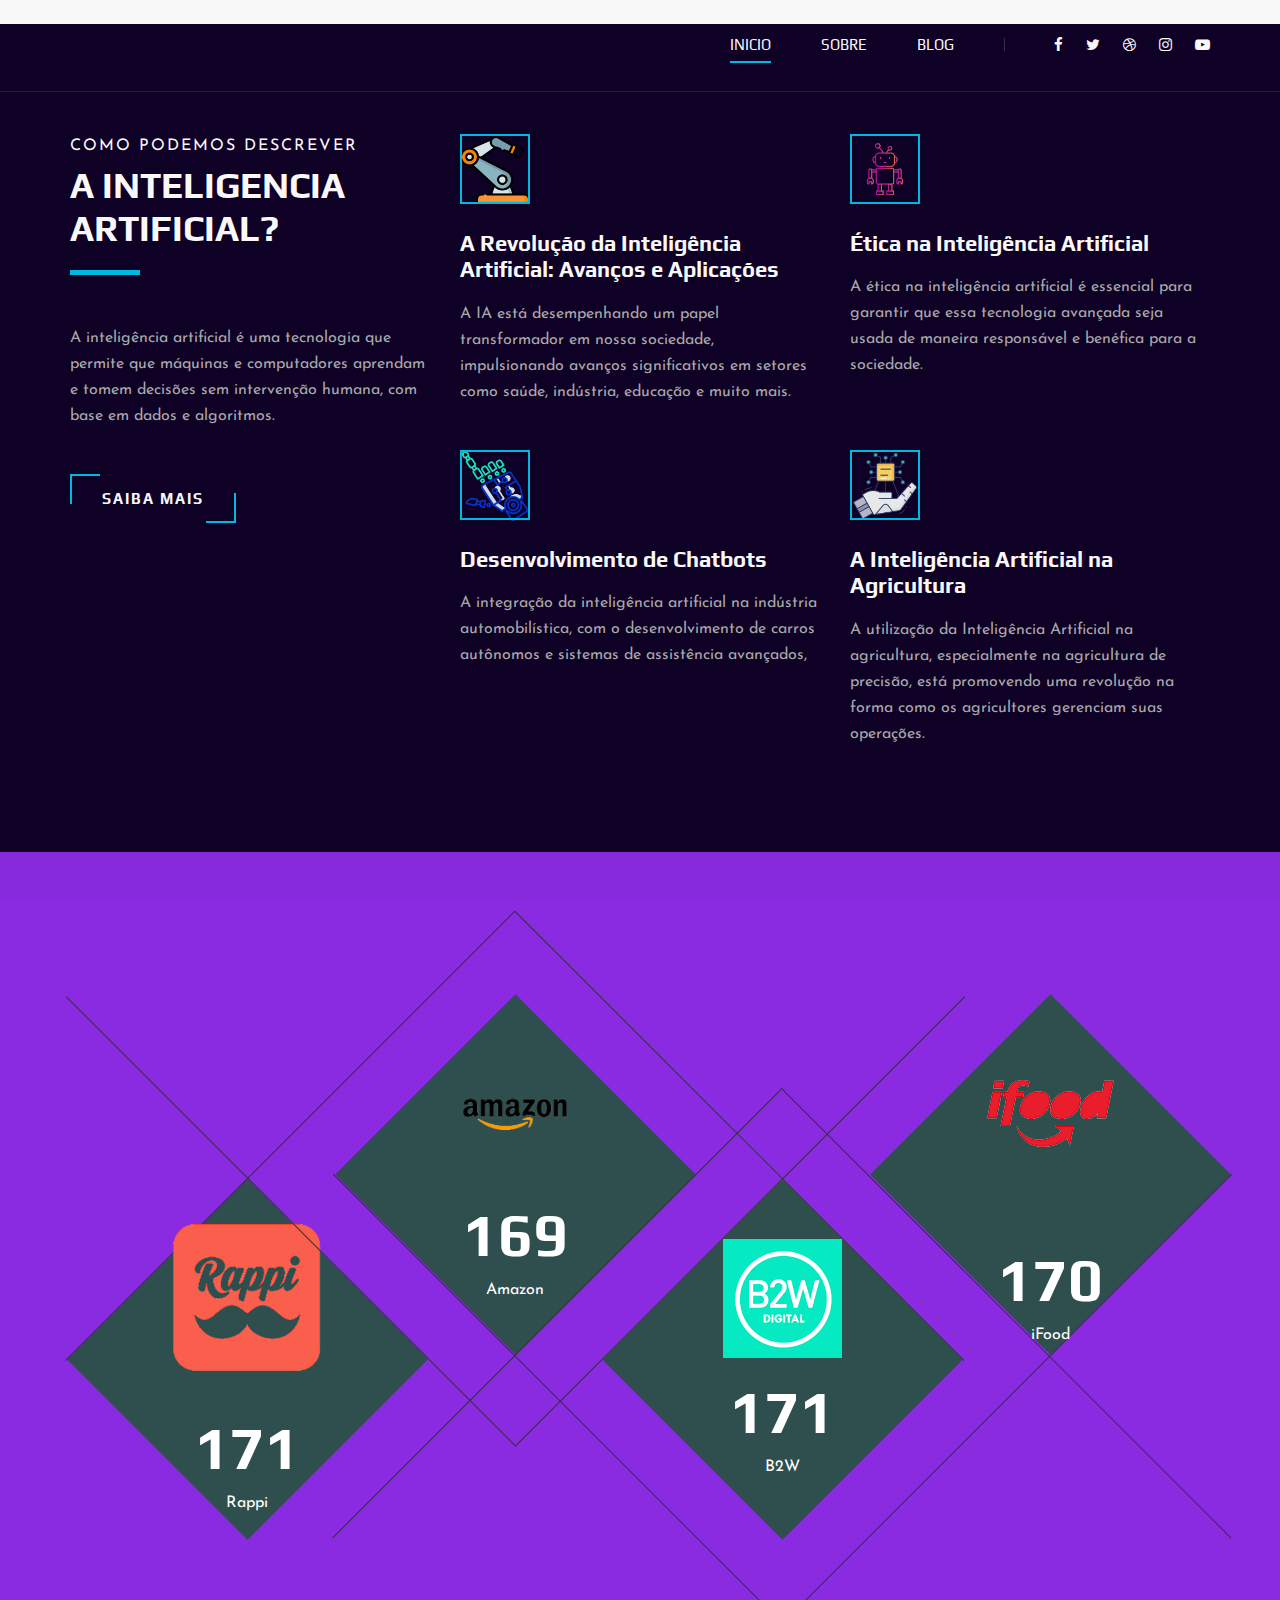
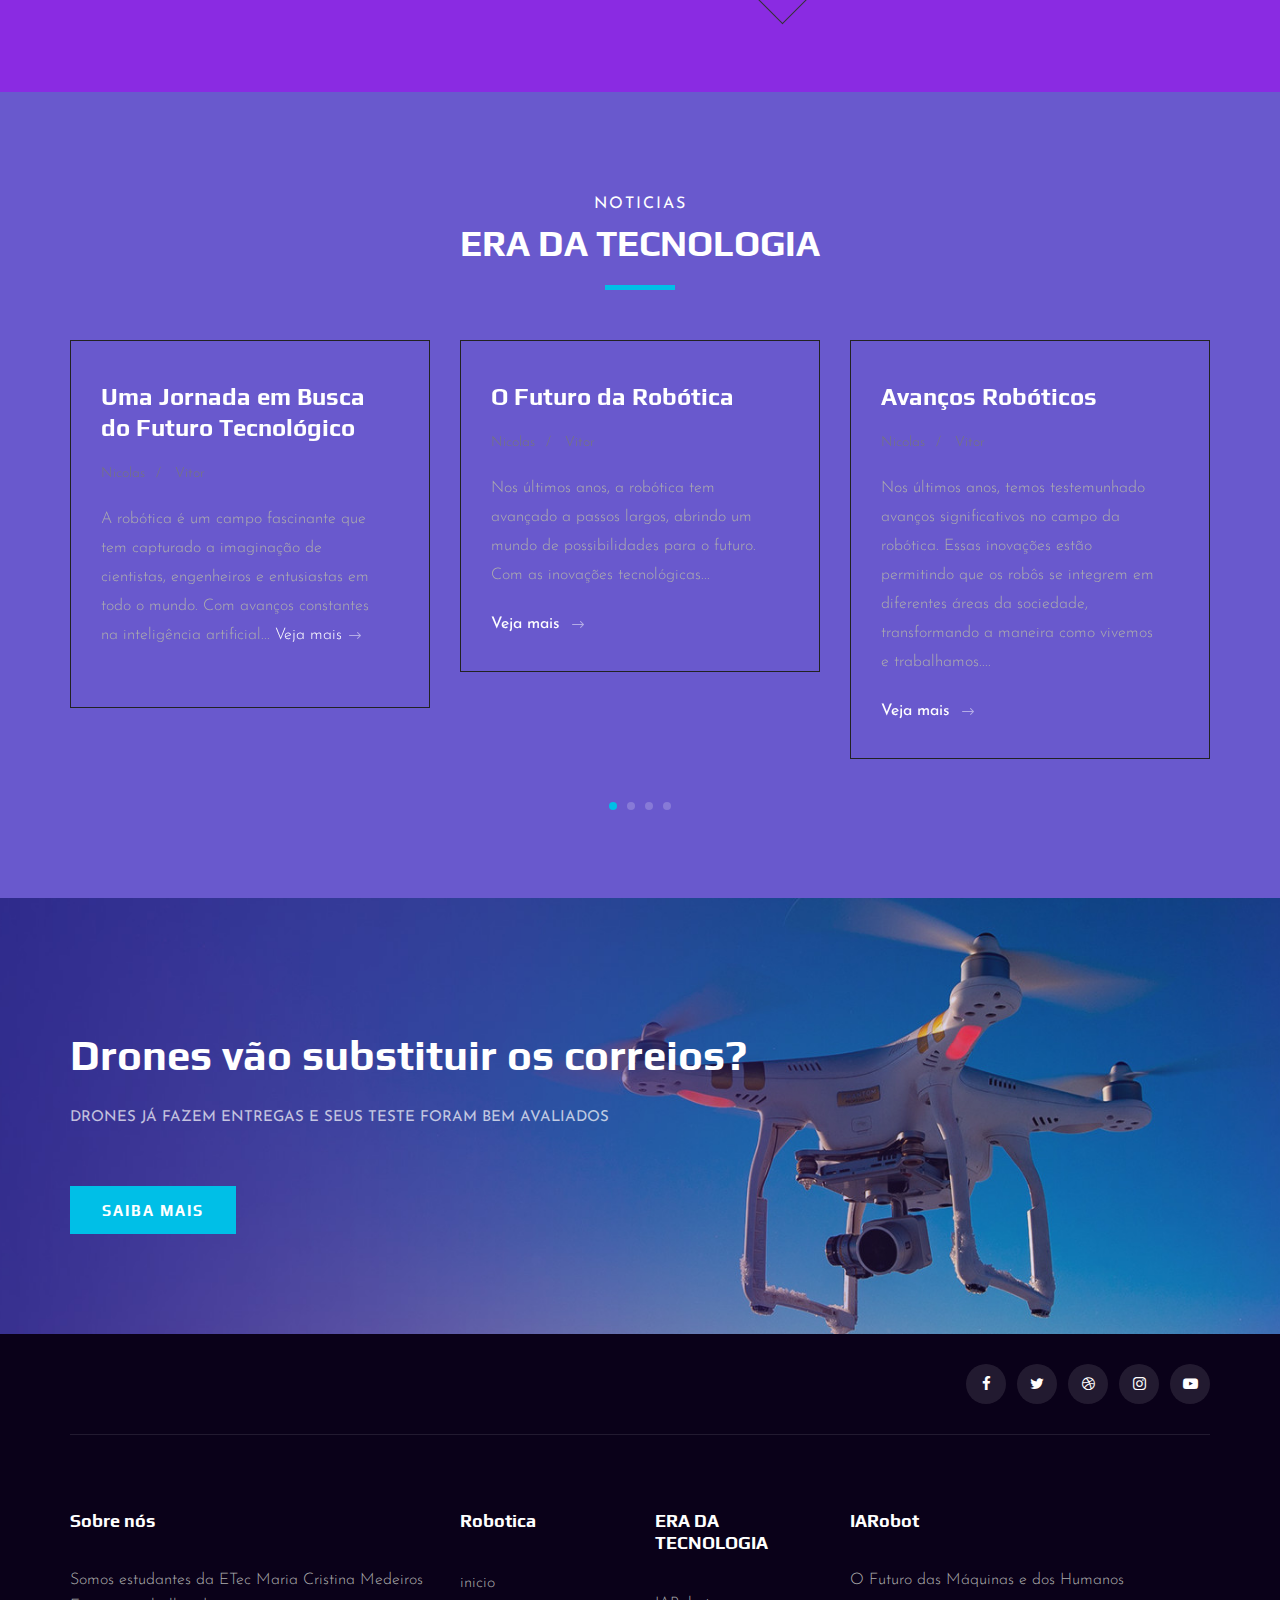
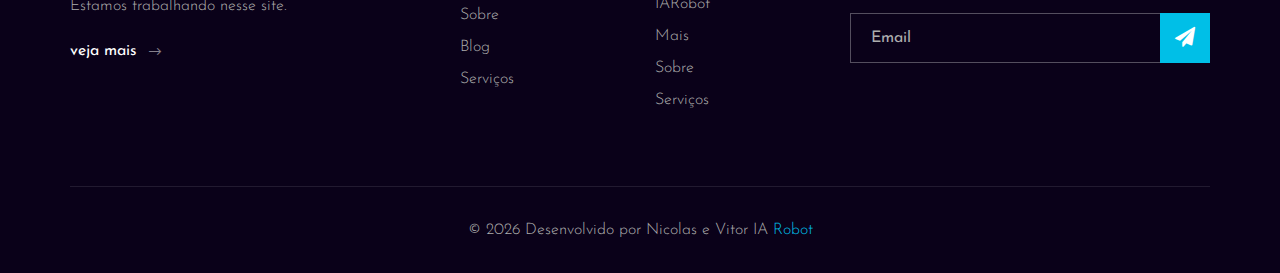
==== commit 288dcbb9: "Add files via upload" ====
--- a/index.html
+++ b/index.html
@@ -196,86 +196,86 @@
                 <div class="latest__slider owl-carousel">
                     <div class="col-lg-4">
                         <div class="blog__item latest__item">
-                            <h4>What Makes Users Want to Share a Video on Social Media?</h4>
-                            <ul>
-                                <li>Jan 03, 2020</li>
-                                <li>05 Comment</li>
-                            </ul>
-                            <p>We recently launched a new website for a Vital client and wanted to share some of the
-                                cool features we were able...</p>
-                            <a href="#">Read more <span class="arrow_right"></span></a>
-                        </div>
-                    </div>
-                    <div class="col-lg-4">
-                        <div class="blog__item latest__item">
-                            <h4>Bumper Ads: How to Tell a Story in 6 Seconds</h4>
-                            <ul>
-                                <li>Jan 03, 2020</li>
-                                <li>05 Comment</li>
-                            </ul>
-                            <p>We recently launched a new website for a Vital client and wanted to share some of the
-                                cool features we were able...</p>
-                            <a href="#">Read more <span class="arrow_right"></span></a>
-                        </div>
-                    </div>
-                    <div class="col-lg-4">
-                        <div class="blog__item latest__item">
-                            <h4>What Makes Users Want to Share a Video on Social Media?</h4>
-                            <ul>
-                                <li>Jan 03, 2020</li>
-                                <li>05 Comment</li>
-                            </ul>
-                            <p>We recently launched a new website for a Vital client and wanted to share some of the
-                                cool features we were able...</p>
-                            <a href="#">Read more <span class="arrow_right"></span></a>
-                        </div>
-                    </div>
-                    <div class="col-lg-4">
-                        <div class="blog__item latest__item">
-                            <h4>Bumper Ads: How to Tell a Story in 6 Seconds</h4>
-                            <ul>
-                                <li>Jan 03, 2020</li>
-                                <li>05 Comment</li>
-                            </ul>
-                            <p>We recently launched a new website for a Vital client and wanted to share some of the
-                                cool features we were able...</p>
-                            <a href="#">Read more <span class="arrow_right"></span></a>
-                        </div>
-                    </div>
-                    <div class="col-lg-4">
-                        <div class="blog__item latest__item">
-                            <h4>What Makes Users Want to Share a Video on Social Media?</h4>
-                            <ul>
-                                <li>Jan 03, 2020</li>
-                                <li>05 Comment</li>
-                            </ul>
-                            <p>We recently launched a new website for a Vital client and wanted to share some of the
-                                cool features we were able...</p>
-                            <a href="#">Read more <span class="arrow_right"></span></a>
-                        </div>
-                    </div>
-                    <div class="col-lg-4">
-                        <div class="blog__item latest__item">
-                            <h4>What Makes Users Want to Share a Video on Social Media?</h4>
-                            <ul>
-                                <li>Jan 03, 2020</li>
-                                <li>05 Comment</li>
-                            </ul>
-                            <p>We recently launched a new website for a Vital client and wanted to share some of the
-                                cool features we were able...</p>
-                            <a href="#">Read more <span class="arrow_right"></span></a>
-                        </div>
-                    </div>
-                    <div class="col-lg-4">
-                        <div class="blog__item latest__item">
-                            <h4>What Makes Users Want to Share a Video on Social Media?</h4>
-                            <ul>
-                                <li>Jan 03, 2020</li>
-                                <li>05 Comment</li>
-                            </ul>
-                            <p>We recently launched a new website for a Vital client and wanted to share some of the
-                                cool features we were able...</p>
-                            <a href="#">Read more <span class="arrow_right"></span></a>
+                            <h4>Uma Jornada em Busca do Futuro Tecnológico</h4>
+                            <ul>
+                                <li>Nicolas </li>
+                                <li>Vitor</li>
+                            </ul>
+                            <p>A robótica é um campo fascinante que tem capturado a imaginação de cientistas, 
+                                engenheiros e entusiastas em todo o mundo. Com avanços constantes na inteligência artificial...
+                            <a href="#">Veja mais<span class="arrow_right"></span></a>
+                        </div>
+                    </div>
+                    <div class="col-lg-4">
+                        <div class="blog__item latest__item">
+                            <h4>O Futuro da Robótica</h4>
+                            <ul>
+                                <li>Nicolas</li>
+                                <li>Vitor</li>
+                            </ul>
+                            <p>Nos últimos anos, a robótica tem avançado a passos largos, abrindo um mundo de possibilidades para o futuro. 
+                               Com as inovações tecnológicas...</p>
+                            <a href="#">Veja mais <span class="arrow_right"></span></a>
+                        </div>
+                    </div>
+                    <div class="col-lg-4">
+                        <div class="blog__item latest__item">
+                            <h4>Avanços Robóticos </h4>
+                            <ul>
+                                <li>Nicolas</li>
+                                <li>Vitor</li>
+                            </ul>
+                            <p>Nos últimos anos, temos testemunhado avanços significativos no campo da robótica. Essas inovações estão permitindo que os robôs 
+                             se integrem em diferentes áreas da sociedade, transformando a maneira como vivemos e trabalhamos....</p>
+                            <a href="#">Veja mais <span class="arrow_right"></span></a>
+                        </div>
+                    </div>
+                    <div class="col-lg-4">
+                        <div class="blog__item latest__item">
+                            <h4>Robótica do Futuro</h4>
+                            <ul>
+                                <li>Nicolas</li>
+                                <li>Vitor</li>
+                            </ul>
+                            <p>A robótica, atualmente, está desempenhando um papel fundamental na transformação de diversos setores da nossa sociedade. 
+                                Com avanços tecnológicos contínuos, estamos testemunhando uma revolução ...</p>
+                            <a href="#">Veja mais <span class="arrow_right"></span></a>
+                        </div>
+                    </div>
+                    <div class="col-lg-4">
+                        <div class="blog__item latest__item">
+                            <h4>O Impacto da Tecnologia na Sociedade</h4>
+                            <ul>
+                                <li>Nicolas</li>
+                                <li>Vitor</li>
+                            </ul>
+                            <p>A tecnologia é uma força poderosa que molda cada aspecto da nossa sociedade. 
+                                Ela tem o poder de conectar pessoas em todo o mundo, ...</p>
+                            <a href="#">Veja mais <span class="arrow_right"></span></a>
+                        </div>
+                    </div>
+                    <div class="col-lg-4">
+                        <div class="blog__item latest__item">
+                            <h4>Avanços e Ética na Era Digital</h4>
+                            <ul>
+                                <li>Nicolas</li>
+                                <li>Vitor</li>
+                            </ul>
+                            <p>Na era digital, marcada pela rápida evolução tecnológica e pela onipresença da 
+                                internet, os avanços tecnológicos são notáveis. ...</p>
+                            <a href="#">Veja mais <span class="arrow_right"></span></a>
+                        </div>
+                    </div>
+                    <div class="col-lg-4">
+                        <div class="blog__item latest__item">
+                            <h4>Cibersegurança</h4>
+                            <ul>
+                                <li>Nicolas</li>
+                                <li>Vitor</li>
+                            </ul>
+                            <p>A cibersegurança é um dos pilares fundamentais da era digital. Em um mundo cada 
+                                vez mais conectado, onde informações pessoais, financeiras e até mesmo infraestruturas ...</p>
+                            <a href="#">Veja mais <span class="arrow_right"></span></a>
                         </div>
                     </div>
                 </div>
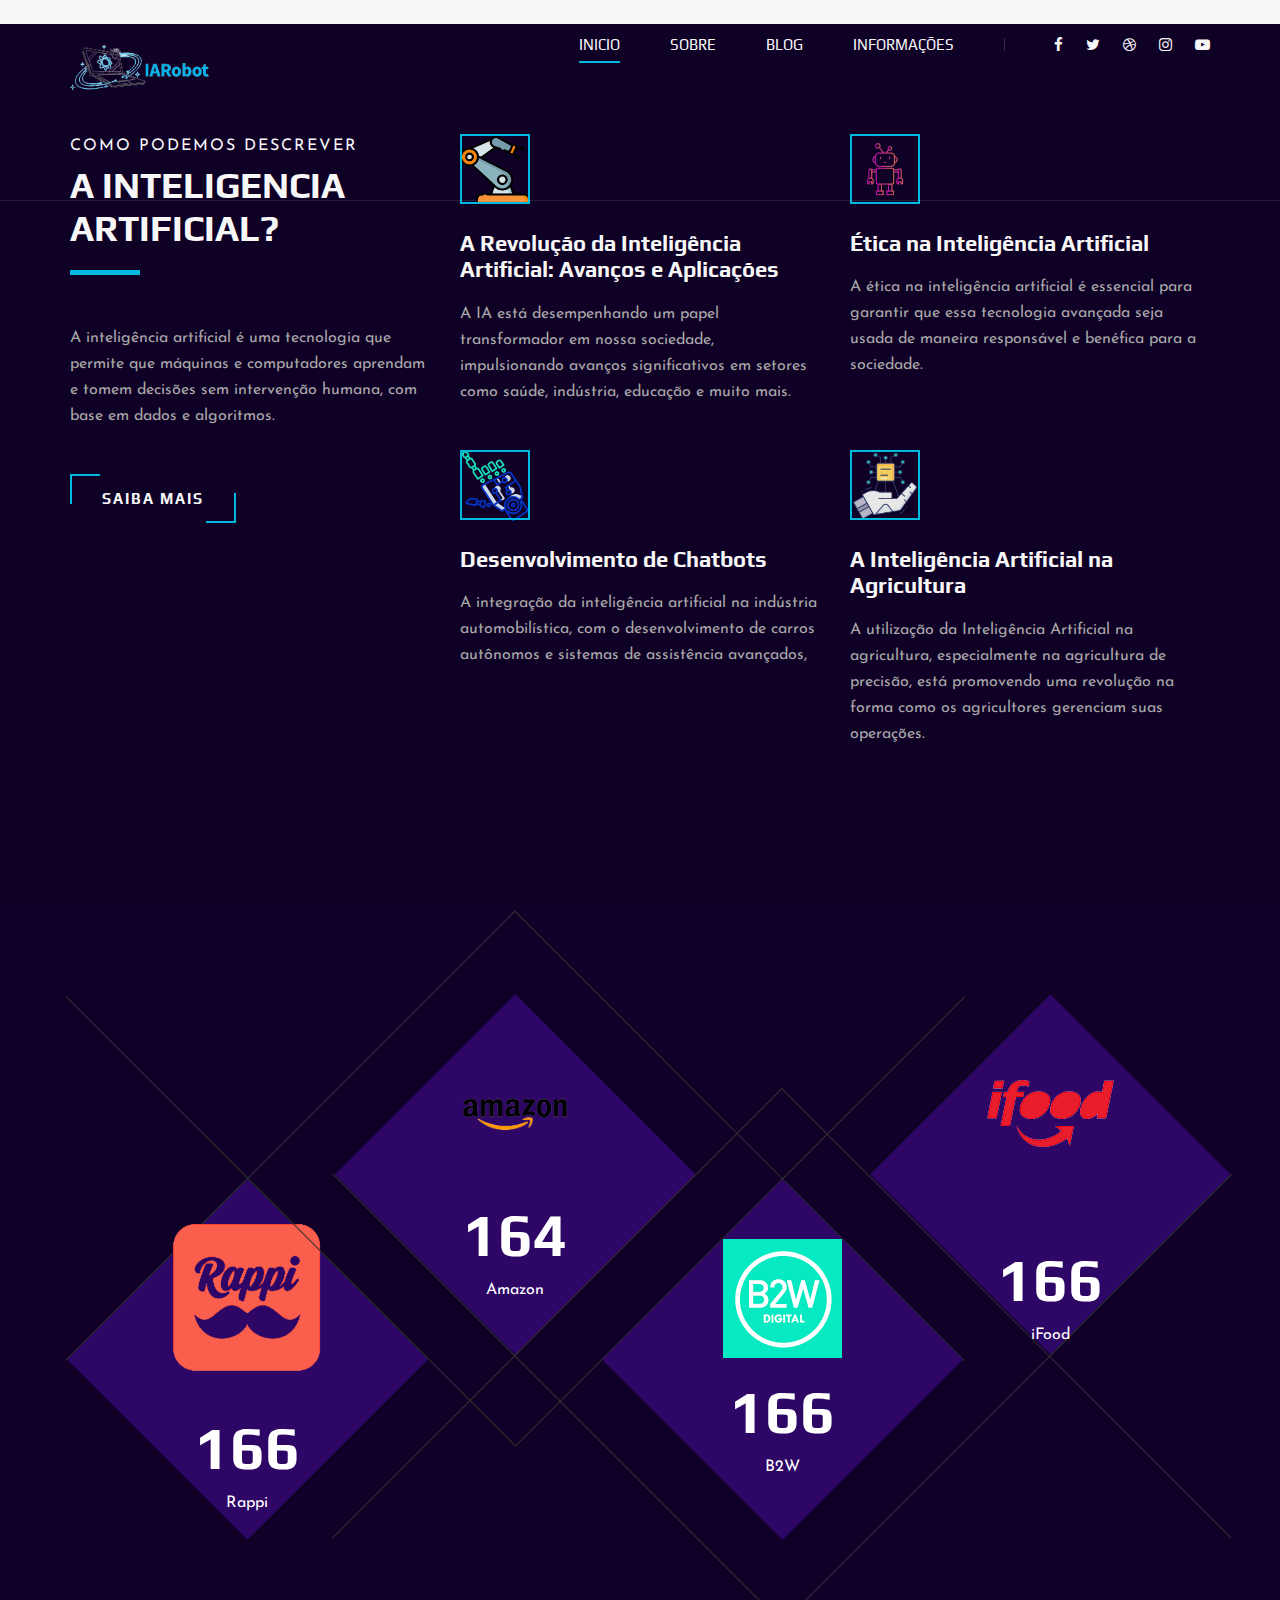
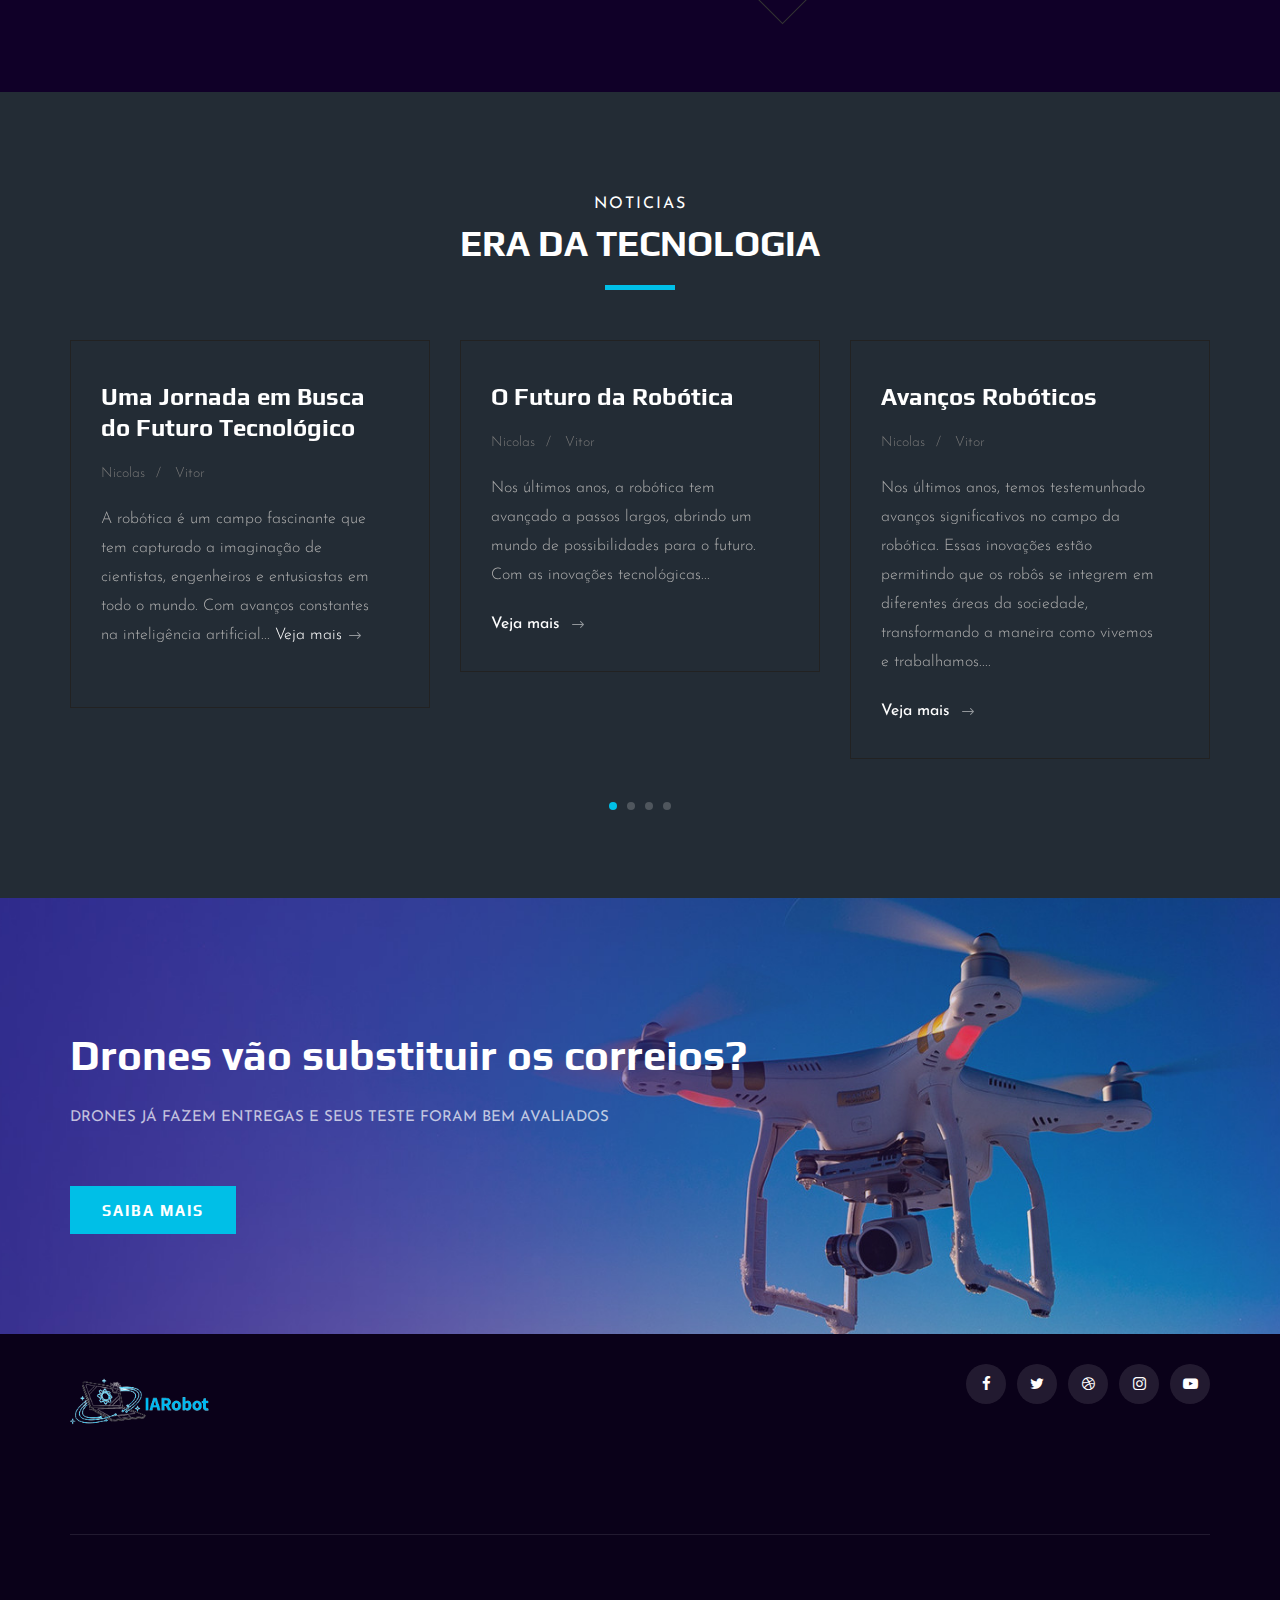
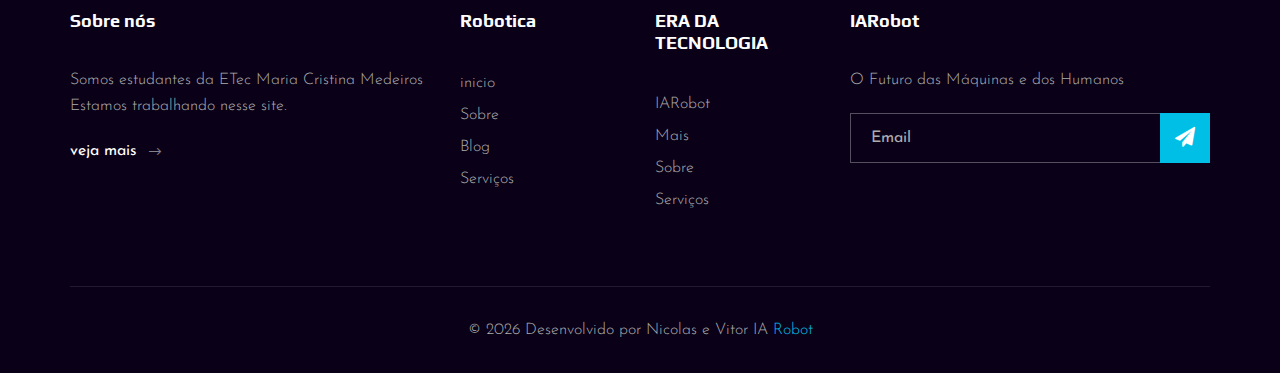
==== commit e0248202: "Add files via upload" ====
--- a/index.html
+++ b/index.html
@@ -36,7 +36,7 @@
             <div class="row">
                 <div class="col-lg-2">
                     <div class="header__logo">
-                        <a href="./index.html"><img src="img/logo/logrob.png" alt=""></a>
+                           <a href="#"><img class="logo34" src="img/logo/logo prin.png" alt=""></a>
                     </div>
                 </div>
                 <div class="col-lg-10">
@@ -46,7 +46,7 @@
                                 <li class="active"><a href="./index.html">Inicio</a></li>
                                 <li><a href="./about.html">sobre</a></li>
                                  <li><a href="./blog.html">Blog</a></li>
-                                
+                                <li><a href="./jornada.html">informações</a></li>
                             </ul>
                         </nav>
                         <div class="header__nav__social">
@@ -300,88 +300,88 @@
     </section>
     <!-- Call To Action Section End -->
 
-    <!-- Footer Section Begin -->
-    <footer class="footer">
-        <div class="container">
-            <div class="footer__top">
-                <div class="row">
-                    <div class="col-lg-6 col-md-6">
-                        <div class="footer__top__logo">
-                            
-                        </div>
-                    </div>
-                    <div class="col-lg-6 col-md-6">
-                        <div class="footer__top__social">
-                            <a href="#"><i class="fa fa-facebook"></i></a>
-                            <a href="#"><i class="fa fa-twitter"></i></a>
-                            <a href="#"><i class="fa fa-dribbble"></i></a>
-                            <a href="#"><i class="fa fa-instagram"></i></a>
-                            <a href="#"><i class="fa fa-youtube-play"></i></a>
-                        </div>
-                    </div>
-                </div>
-            </div>
-            <div class="footer__option">
-                <div class="row">
-                    <div class="col-lg-4 col-md-6 col-sm-6">
-                        <div class="footer__option__item">
-                            <h5>Sobre nós</h5>
-                            <p>Somos estudantes da ETec  Maria Cristina Medeiros
-                                Estamos trabalhando nesse site.</p>
-                            <a href="#" class="read__more">veja mais <span class="arrow_right"></span></a>
-                        </div>
-                    </div>
-                    <div class="col-lg-2 col-md-3 col-sm-3">
-                        <div class="footer__option__item">
-                            <h5>Robotica</h5>
-                            <ul>
-                                <li><a href="#">inicio</a></li>
-                                <li><a href="#">Sobre</a></li>
-                                <li><a href="#">Blog</a></li>
-                                <li><a href="#">Serviços</a></li>
-                            </ul>
-                        </div>
-                    </div>
-                    <div class="col-lg-2 col-md-3 col-sm-3">
-                        <div class="footer__option__item">
-                            <h5>ERA DA TECNOLOGIA</h5>
-                            <ul>
-                                <li><a href="#">IARobot</a></li>
-                                <li><a href="#">Mais</a></li>
-                                <li><a href="#">Sobre</a></li>
-                                <li><a href="#">Serviços</a></li>
-                            </ul>
-                        </div>
-                    </div>
-                    <div class="col-lg-4 col-md-12">
-                        <div class="footer__option__item">
-                            <h5>IARobot</h5>
-                            <p>O Futuro das Máquinas e dos Humanos</p>
-                            <form action="#">
-                                <input type="text" placeholder="Email">
-                                <button type="submit"><i class="fa fa-send"></i></button>
-                            </form>
-                        </div>
-                    </div>
-                </div>
-            </div>
-            <div class="footer__copyright">
-                <div class="row">
-                    <div class="col-lg-12 text-center">
-                        <!-- Link back to Colorlib can't be removed. Template is licensed under CC BY 3.0. -->
-                        <p class="footer__copyright__text"> &copy;
-                            <script>
-                                document.write(new Date().getFullYear());
-                            </script>
-                            Desenvolvido por Nicolas e Vitor </i> IA <a href="https://colorlib.com" target="_blank">Robot</a>
-                        </p>
-                        <!-- Link back to Colorlib can't be removed. Template is licensed under CC BY 3.0. -->
-                    </div>
-                </div>
-            </div>
-        </div>
-    </footer>
-    <!-- Footer Section End -->
+     <!-- Footer Section Begin -->
+ <footer class="footer">
+    <div class="container">
+        <div class="footer__top">
+            <div class="row">
+                <div class="col-lg-6 col-md-6">
+                    <div class="footer__top__logo">
+                        <a href="#"><img class="logo34" src="img/logo/logo prin.png" alt=""></a>
+                    </div>
+                </div>
+                <div class="col-lg-6 col-md-6">
+                    <div class="footer__top__social">
+                        <a href="#"><i class="fa fa-facebook"></i></a>
+                        <a href="#"><i class="fa fa-twitter"></i></a>
+                        <a href="#"><i class="fa fa-dribbble"></i></a>
+                        <a href="#"><i class="fa fa-instagram"></i></a>
+                        <a href="#"><i class="fa fa-youtube-play"></i></a>
+                    </div>
+                </div>
+            </div>
+        </div>
+        <div class="footer__option">
+            <div class="row">
+                <div class="col-lg-4 col-md-6 col-sm-6">
+                    <div class="footer__option__item">
+                        <h5>Sobre nós</h5>
+                        <p>Somos estudantes da ETec  Maria Cristina Medeiros
+                            Estamos trabalhando nesse site.</p>
+                        <a href="#" class="read__more">veja mais <span class="arrow_right"></span></a>
+                    </div>
+                </div>
+                <div class="col-lg-2 col-md-3 col-sm-3">
+                    <div class="footer__option__item">
+                        <h5>Robotica</h5>
+                        <ul>
+                            <li><a href="#">inicio</a></li>
+                            <li><a href="#">Sobre</a></li>
+                            <li><a href="#">Blog</a></li>
+                            <li><a href="#">Serviços</a></li>
+                        </ul>
+                    </div>
+                </div>
+                <div class="col-lg-2 col-md-3 col-sm-3">
+                    <div class="footer__option__item">
+                        <h5>ERA DA TECNOLOGIA</h5>
+                        <ul>
+                            <li><a href="#">IARobot</a></li>
+                            <li><a href="#">Mais</a></li>
+                            <li><a href="#">Sobre</a></li>
+                            <li><a href="#">Serviços</a></li>
+                        </ul>
+                    </div>
+                </div>
+                <div class="col-lg-4 col-md-12">
+                    <div class="footer__option__item">
+                        <h5>IARobot</h5>
+                        <p>O Futuro das Máquinas e dos Humanos</p>
+                        <form action="#">
+                            <input type="text" placeholder="Email">
+                            <button type="submit"><i class="fa fa-send"></i></button>
+                        </form>
+                    </div>
+                </div>
+            </div>
+        </div>
+        <div class="footer__copyright">
+            <div class="row">
+                <div class="col-lg-12 text-center">
+                    <!-- Link back to Colorlib can't be removed. Template is licensed under CC BY 3.0. -->
+                    <p class="footer__copyright__text"> &copy;
+                        <script>
+                            document.write(new Date().getFullYear());
+                        </script>
+                        Desenvolvido por Nicolas e Vitor </i> IA <a href="https://colorlib.com" target="_blank">Robot</a>
+                    </p>
+                    <!-- Link back to Colorlib can't be removed. Template is licensed under CC BY 3.0. -->
+                </div>
+            </div>
+        </div>
+    </div>
+</footer>
+<!-- Footer Section End -->
 
     <!-- Js Plugins -->
     <script src="js/jquery-3.3.1.min.js"></script>
--- a/css/style.css
+++ b/css/style.css
@@ -615,7 +615,7 @@
   Counter
 -----------------------*/
 .counter {
-  background: #8A2BE2;
+  background: #100028;
   height: 840px;
   padding-top: 380px;
   overflow: hidden;
@@ -626,7 +626,7 @@
 }
 
 .counter__item {
-  background: #2F4F4F;
+  background: #2d0666;
   -webkit-transform: rotate(45deg);
   -ms-transform: rotate(45deg);
       transform: rotate(45deg);
@@ -778,12 +778,48 @@
   right: 0;
   bottom: 0;
 }
-
+.about .content h3 {
+  font-weight: 700;
+  font-size: 26px;
+  color: #173b6c;
+}
+
+.about .content ul {
+  list-style: none;
+  padding: 0;
+}
+
+.about .content ul li {
+  margin-bottom: 20px;
+  display: flex;
+  align-items: center;
+}
+
+.about .content ul strong {
+  margin-right: 10px;
+}
+
+.about .content ul i {
+  font-size: 16px;
+  margin-right: 5px;
+  color: #149ddd;
+  line-height: 0;
+}
+
+.about .content p:last-child {
+  margin-bottom: 0;
+}
+.col-lg-6{
+  color: #00bfe7;
+}
+.logo34{
+  width: 140px;
+}
 /*---------------------
   Latest
 -----------------------*/
 .latest {
-  background: #6959CD;
+  background: #232c35;
   padding-bottom: 80px;
 }
 
@@ -792,7 +828,7 @@
 }
 .blog__item.latest__item:hover {
   border: 1px solid #222222 !important;
-  background: url(../img/blog/fudovlog.jpg);
+  background: url(../img/team/celebro.png);
   background-size: cover;
 }
 
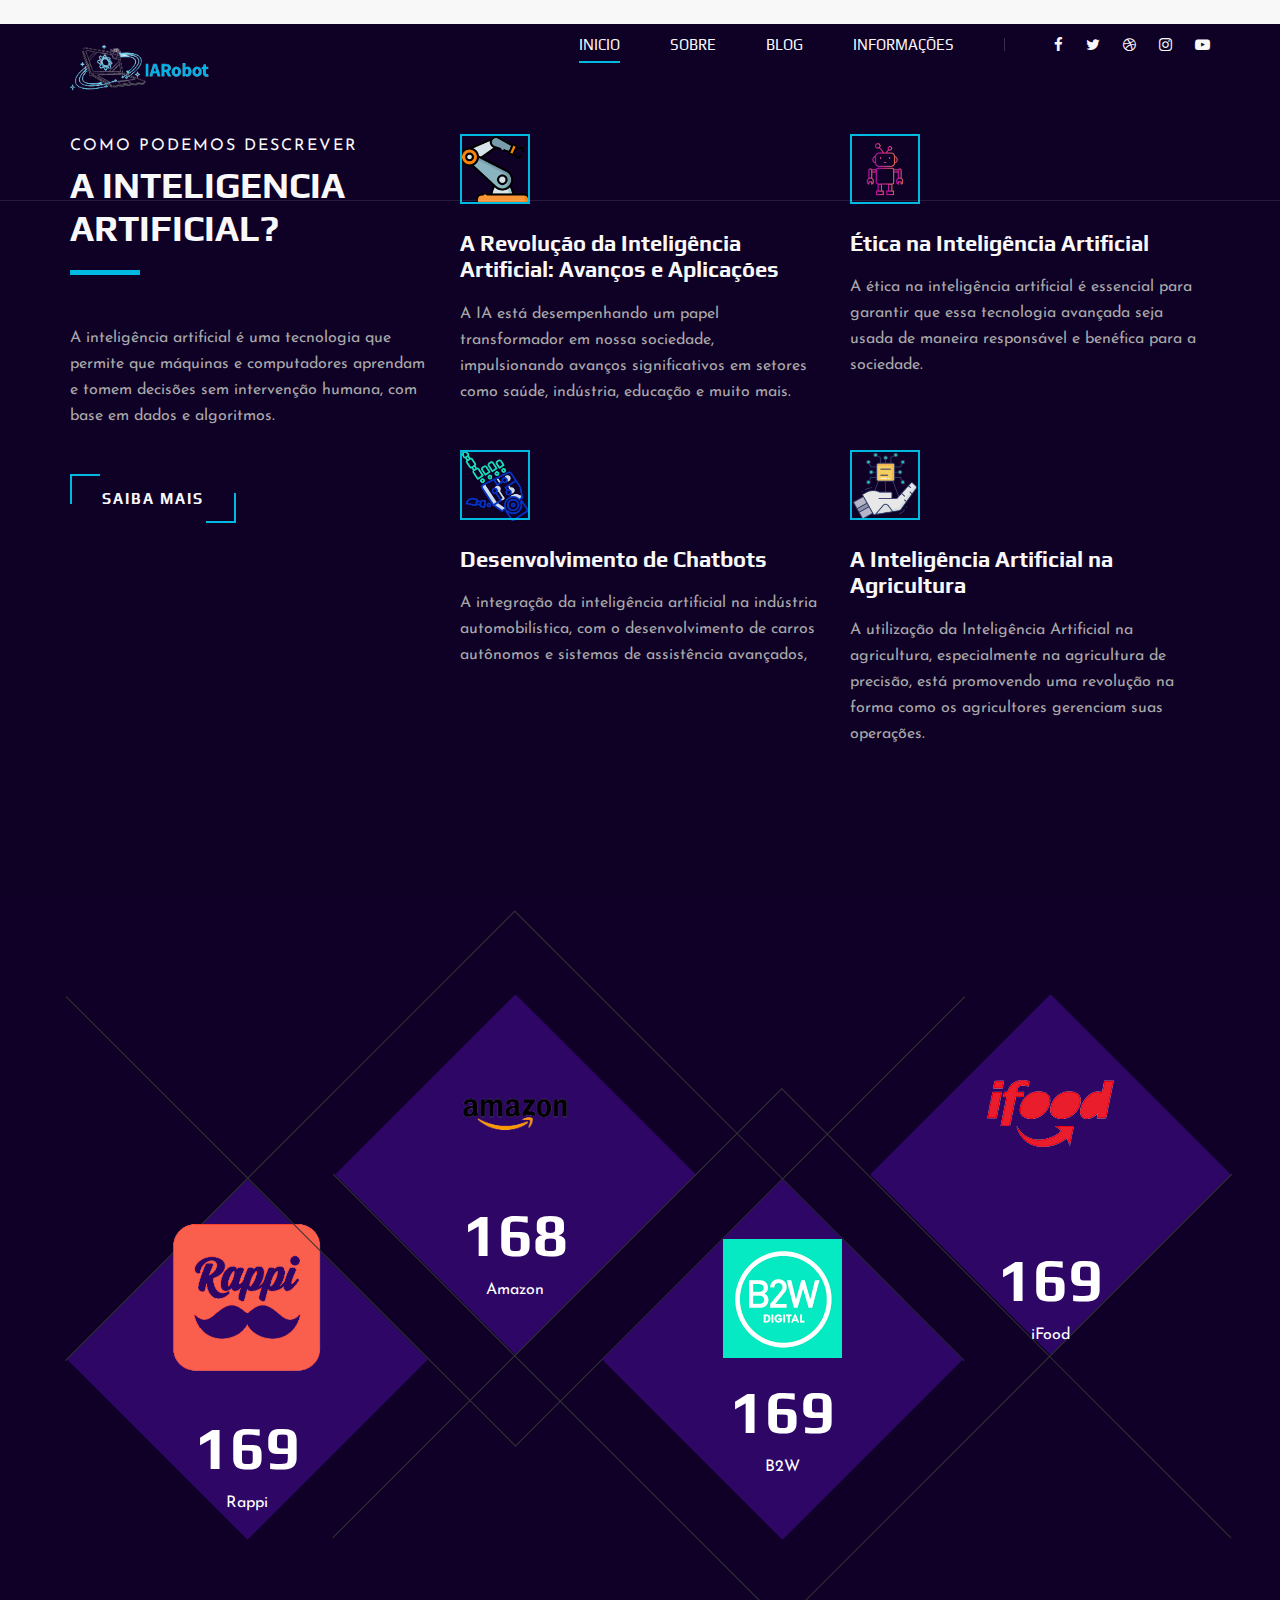
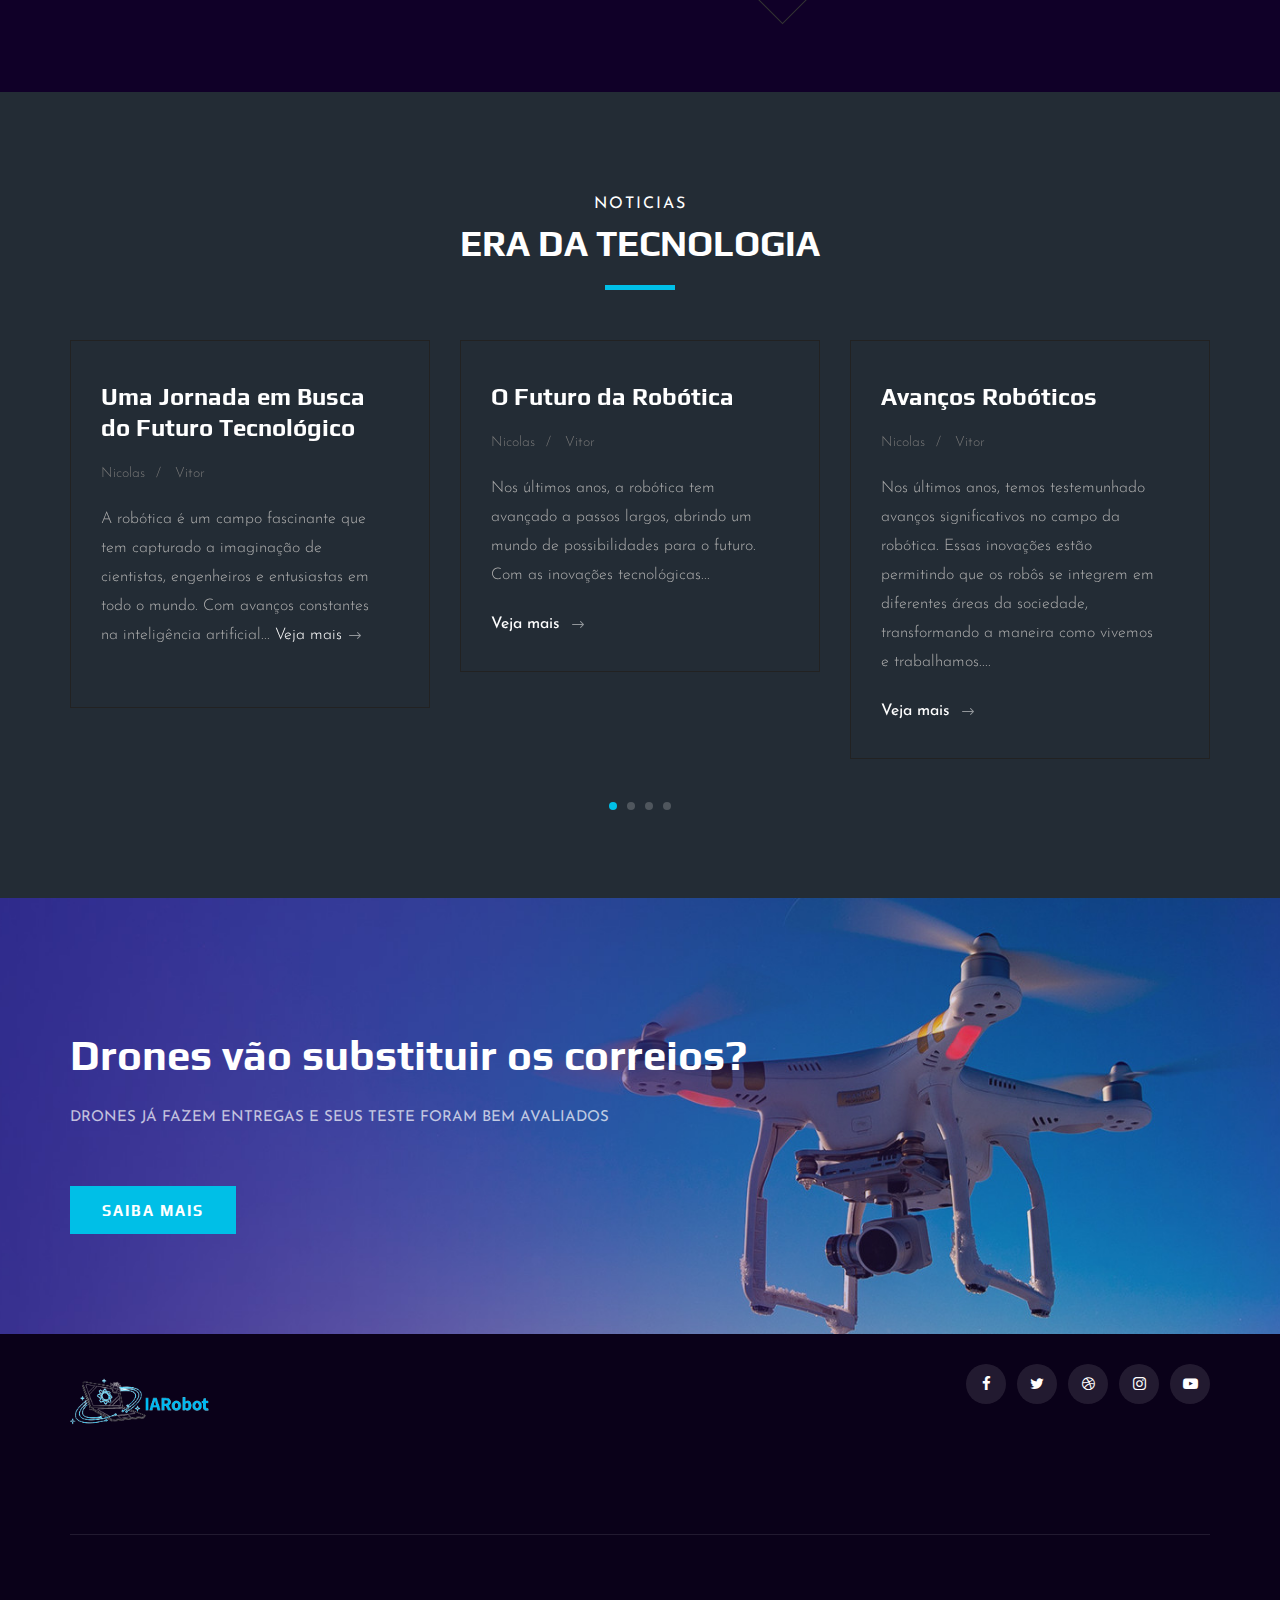
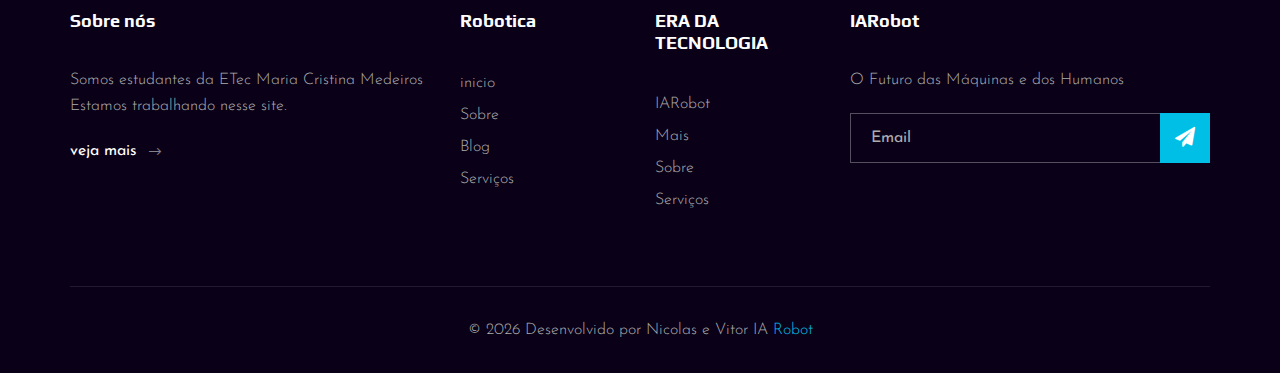
==== commit 51cc943d: "Add files via upload" ====
--- a/index.html
+++ b/index.html
@@ -7,7 +7,7 @@
     <meta name="keywords" content="Videograph, unica, creative, html">
     <meta name="viewport" content="width=device-width, initial-scale=1.0">
     <meta http-equiv="X-UA-Compatible" content="ie=edge">
-    <title>IARobot</title>
+    <title>IARobót</title>
 
     <!-- Google Font -->
     <link href="https://fonts.googleapis.com/css2?family=Play:wght@400;700&display=swap" rel="stylesheet">
--- a/css/style.css
+++ b/css/style.css
@@ -828,7 +828,7 @@
 }
 .blog__item.latest__item:hover {
   border: 1px solid #222222 !important;
-  background: url(../img/team/celebro.png);
+  background: url(../img/team/capa2.jpg);
   background-size: cover;
 }
 
